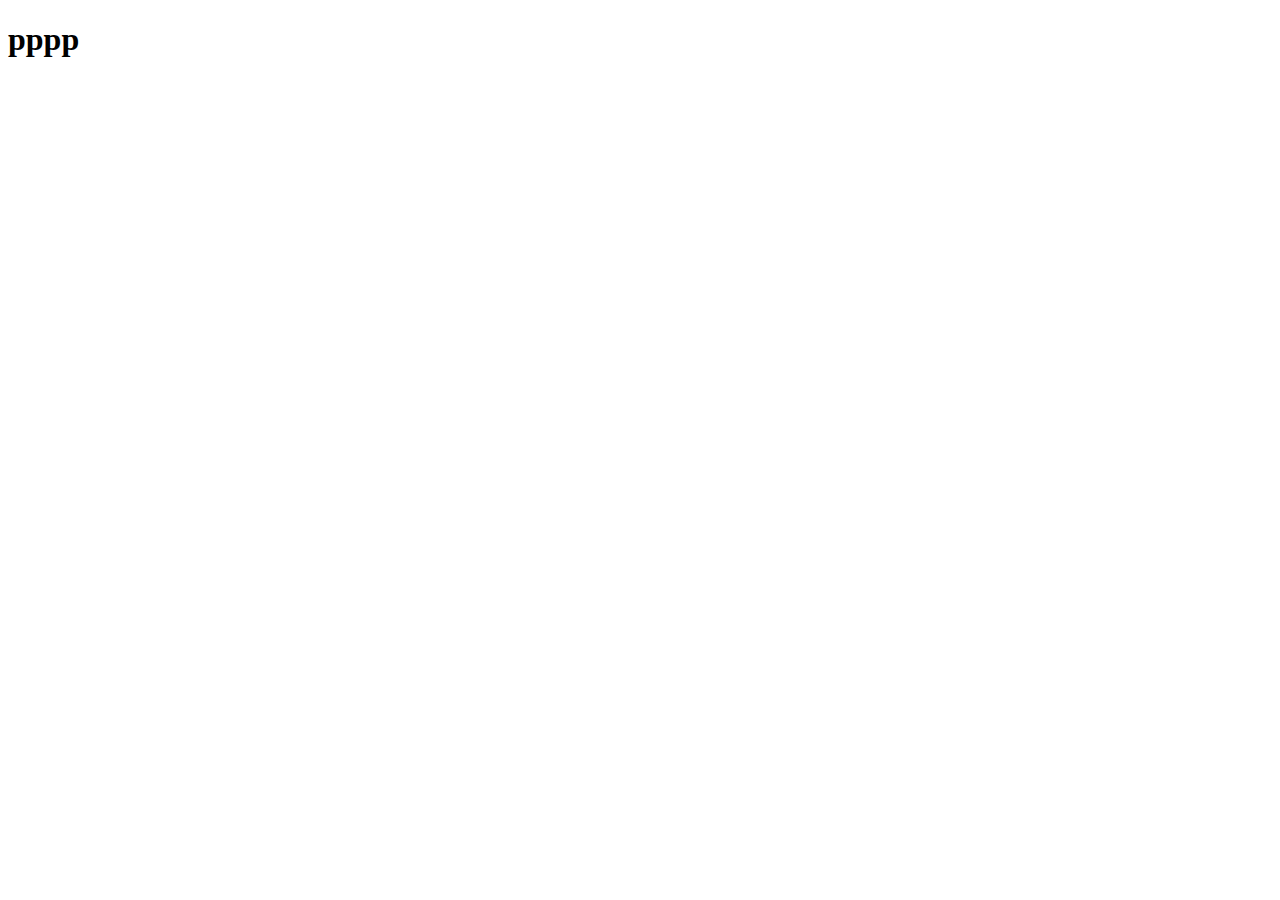
==== home/index.html @ dbfedb40 "login完成一半" ====
<!DOCTYPE html>
<html lang="en">

<head>
    <meta charset="UTF-8">
    <meta name="viewport" content="width=device-width, initial-scale=1.0">
    <title>Document</title>
</head>

<body>
    <h1>pppp</h1>
</body>

</html>
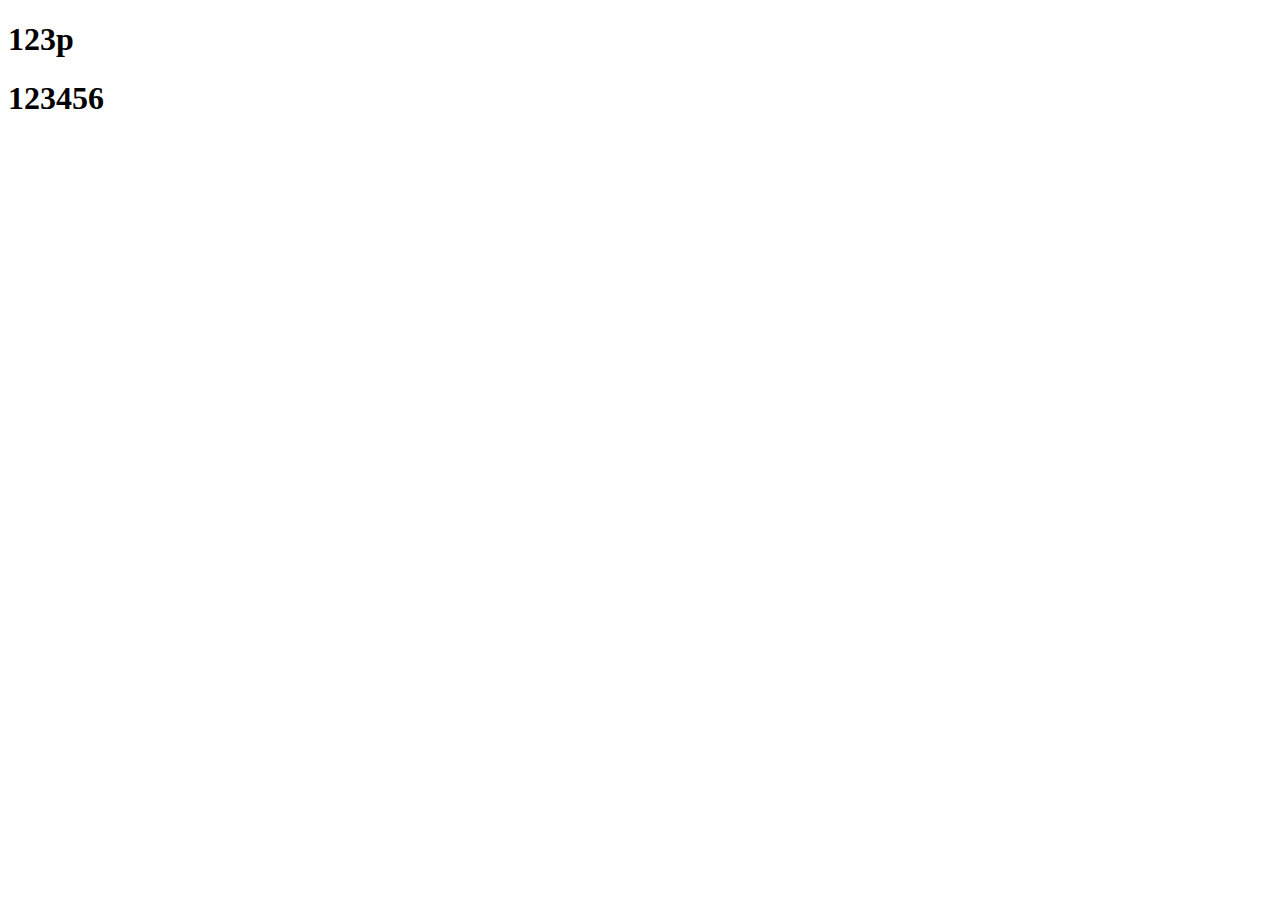
==== commit 294b94b2: "第一次login一半完成提交" ====
--- a/home/index.html
+++ b/home/index.html
@@ -8,7 +8,8 @@
 </head>
 
 <body>
-    <h1>pppp</h1>
+    <h1>123p</h1>
+    <h1>123456</h1>
 </body>
 
 </html>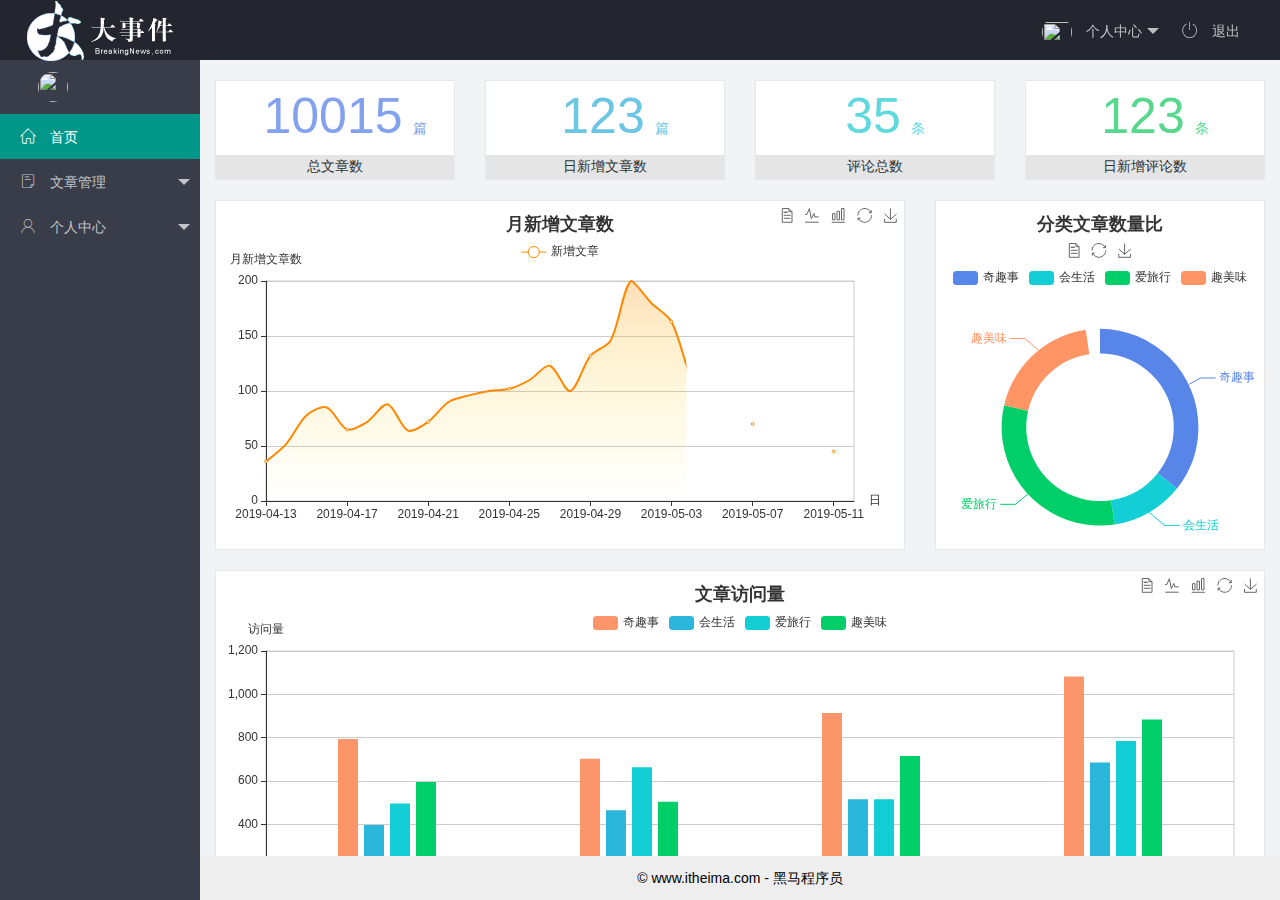
==== commit 226fc8c7: "第2天进度结束" ====
--- a/home/index.html
+++ b/home/index.html
@@ -5,11 +5,108 @@
     <meta charset="UTF-8">
     <meta name="viewport" content="width=device-width, initial-scale=1.0">
     <title>Document</title>
+    <link rel="stylesheet" href="/assets/lib/layui/css/layui.css">
+    <link rel="stylesheet" href="/assets/fonts/iconfont.css">
+    <link rel="stylesheet" href="/assets/css/index.css">
 </head>
 
 <body>
-    <h1>123p</h1>
-    <h1>123456</h1>
+
+    <body class="layui-layout-body">
+        <div class="layui-layout layui-layout-admin">
+            <div class="layui-header">
+                <div class="layui-logo">
+                    <img src="/assets/images/logo.png" alt="">
+                </div>
+                <!-- log区域（可配合layui已有的水平导航） -->
+
+
+                <ul class="layui-nav layui-layout-right">
+                    <li class="layui-nav-item">
+                        <a href="javascript:;">
+                            <span class="text-top">A</span>
+                            <img src="http://t.cn/RCzsdCq" class="layui-nav-img">
+                            个人中心
+                        </a>
+                        <dl class="layui-nav-child">
+                            <dd><a href="javascript:;">基本资料</a></dd>
+                            <dd><a href="javascript:;">更换头像</a></dd>
+                            <dd><a href="javascript:;">重置密码</a></dd>
+                        </dl>
+                    </li>
+                    <li class="layui-nav-item quit"><a href="">
+                            <span class="iconfont icon-tuichu"></span>
+                            退出
+                        </a></li>
+                </ul>
+            </div>
+
+            <!-- 头部右头像区域 -->
+
+            <div class="layui-side layui-bg-black">
+                <div class="layui-side-scroll">
+                    <!-- 左侧导航区域（可配合layui已有的垂直导航） -->
+                    <ul class="layui-nav layui-nav-tree " lay-filter="test" lay-shrink="all">
+                        <div class="head-portrait">
+                            <span class="text-top">A</span>
+                            <img src="http://t.cn/RCzsdCq" class="layui-nav-img">
+                            <span class="userinfo"></span>
+                        </div>
+                        <li class="layui-nav-item layui-this">
+                            <a href="/home/dashboard.html" target="layuiBody">
+                                <span class="iconfont icon-home"></span>
+                                首页
+                            </a>
+                        </li>
+                        <li class="layui-nav-item ">
+                            <a class="" href="javascript:;">
+                                <span class="iconfont icon-16"></span>
+                                文章管理
+                            </a>
+                            <dl class="layui-nav-child">
+                                <dd><a href="javascript:;">
+                                        <i class="layui-icon layui-icon-app"></i>文章类别</a></dd>
+                                <dd><a href="javascript:;">
+                                        <i class="layui-icon layui-icon-app"></i>文章列表</a></dd>
+                                <dd><a href="javascript:;">
+                                        <i class="layui-icon layui-icon-app"></i>发布文章</a></dd>
+                            </dl>
+                        </li>
+                        <li class="layui-nav-item">
+                            <a href="javascript:;">
+                                <span class="iconfont icon-user"></span>
+                                个人中心
+                            </a>
+                            <dl class="layui-nav-child">
+                                <dd><a href="javascript:;">
+                                        <i class="layui-icon layui-icon-app"></i>基本资料</a></dd>
+                                <dd><a href="javascript:;">
+                                        <i class="layui-icon layui-icon-app"></i>更换头像</a></dd>
+                                <dd><a href="javascript:;">
+                                        <i class="layui-icon layui-icon-app"></i>重置密码</a></dd>
+                            </dl>
+                        </li>
+
+
+                    </ul>
+                </div>
+            </div>
+
+            <div class="layui-body">
+                <!-- 内容主体区域 -->
+                <iframe src="/home/dashboard.html" frameborder="0" name="layuiBody" width="100%" height="100%"></iframe>
+            </div>
+
+            <div class="layui-footer footer-bottom">
+                <!-- 底部固定区域 -->
+                © www.itheima.com - 黑马程序员
+            </div>
+        </div>
+        <script src="/assets/lib/layui/layui.all.js"></script>
+        <script src="/assets/lib/jquery.js"></script>
+        <script src="/assets/js/public.js"></script>
+        <script src="/assets/js/index.js"></script>
+    </body>
 </body>
 
 </html>--- a/assets/lib/layui/css/layui.css
+++ b/assets/lib/layui/css/layui.css
@@ -0,0 +1,2 @@
+/** layui-v2.5.6 MIT License By https://www.layui.com */
+ .layui-inline,img{display:inline-block;vertical-align:middle}h1,h2,h3,h4,h5,h6{font-weight:400}.layui-edge,.layui-header,.layui-inline,.layui-main{position:relative}.layui-body,.layui-edge,.layui-elip{overflow:hidden}.layui-btn,.layui-edge,.layui-inline,img{vertical-align:middle}.layui-btn,.layui-disabled,.layui-icon,.layui-unselect{-moz-user-select:none;-webkit-user-select:none;-ms-user-select:none}.layui-elip,.layui-form-checkbox span,.layui-form-pane .layui-form-label{text-overflow:ellipsis;white-space:nowrap}.layui-breadcrumb,.layui-tree-btnGroup{visibility:hidden}blockquote,body,button,dd,div,dl,dt,form,h1,h2,h3,h4,h5,h6,input,li,ol,p,pre,td,textarea,th,ul{margin:0;padding:0;-webkit-tap-highlight-color:rgba(0,0,0,0)}a:active,a:hover{outline:0}img{border:none}li{list-style:none}table{border-collapse:collapse;border-spacing:0}h4,h5,h6{font-size:100%}button,input,optgroup,option,select,textarea{font-family:inherit;font-size:inherit;font-style:inherit;font-weight:inherit;outline:0}pre{white-space:pre-wrap;white-space:-moz-pre-wrap;white-space:-pre-wrap;white-space:-o-pre-wrap;word-wrap:break-word}body{line-height:24px;font:14px Helvetica Neue,Helvetica,PingFang SC,Tahoma,Arial,sans-serif}hr{height:1px;margin:10px 0;border:0;clear:both}a{color:#333;text-decoration:none}a:hover{color:#777}a cite{font-style:normal;*cursor:pointer}.layui-border-box,.layui-border-box *{box-sizing:border-box}.layui-box,.layui-box *{box-sizing:content-box}.layui-clear{clear:both;*zoom:1}.layui-clear:after{content:'\20';clear:both;*zoom:1;display:block;height:0}.layui-inline{*display:inline;*zoom:1}.layui-edge{display:inline-block;width:0;height:0;border-width:6px;border-style:dashed;border-color:transparent}.layui-edge-top{top:-4px;border-bottom-color:#999;border-bottom-style:solid}.layui-edge-right{border-left-color:#999;border-left-style:solid}.layui-edge-bottom{top:2px;border-top-color:#999;border-top-style:solid}.layui-edge-left{border-right-color:#999;border-right-style:solid}.layui-disabled,.layui-disabled:hover{color:#d2d2d2!important;cursor:not-allowed!important}.layui-circle{border-radius:100%}.layui-show{display:block!important}.layui-hide{display:none!important}@font-face{font-family:layui-icon;src:url(../font/iconfont.eot?v=256);src:url(../font/iconfont.eot?v=256#iefix) format('embedded-opentype'),url(../font/iconfont.woff2?v=256) format('woff2'),url(../font/iconfont.woff?v=256) format('woff'),url(../font/iconfont.ttf?v=256) format('truetype'),url(../font/iconfont.svg?v=256#layui-icon) format('svg')}.layui-icon{font-family:layui-icon!important;font-size:16px;font-style:normal;-webkit-font-smoothing:antialiased;-moz-osx-font-smoothing:grayscale}.layui-icon-reply-fill:before{content:"\e611"}.layui-icon-set-fill:before{content:"\e614"}.layui-icon-menu-fill:before{content:"\e60f"}.layui-icon-search:before{content:"\e615"}.layui-icon-share:before{content:"\e641"}.layui-icon-set-sm:before{content:"\e620"}.layui-icon-engine:before{content:"\e628"}.layui-icon-close:before{content:"\1006"}.layui-icon-close-fill:before{content:"\1007"}.layui-icon-chart-screen:before{content:"\e629"}.layui-icon-star:before{content:"\e600"}.layui-icon-circle-dot:before{content:"\e617"}.layui-icon-chat:before{content:"\e606"}.layui-icon-release:before{content:"\e609"}.layui-icon-list:before{content:"\e60a"}.layui-icon-chart:before{content:"\e62c"}.layui-icon-ok-circle:before{content:"\1005"}.layui-icon-layim-theme:before{content:"\e61b"}.layui-icon-table:before{content:"\e62d"}.layui-icon-right:before{content:"\e602"}.layui-icon-left:before{content:"\e603"}.layui-icon-cart-simple:before{content:"\e698"}.layui-icon-face-cry:before{content:"\e69c"}.layui-icon-face-smile:before{content:"\e6af"}.layui-icon-survey:before{content:"\e6b2"}.layui-icon-tree:before{content:"\e62e"}.layui-icon-ie:before{content:"\e7bb"}.layui-icon-upload-circle:before{content:"\e62f"}.layui-icon-add-circle:before{content:"\e61f"}.layui-icon-download-circle:before{content:"\e601"}.layui-icon-templeate-1:before{content:"\e630"}.layui-icon-util:before{content:"\e631"}.layui-icon-face-surprised:before{content:"\e664"}.layui-icon-edit:before{content:"\e642"}.layui-icon-speaker:before{content:"\e645"}.layui-icon-down:before{content:"\e61a"}.layui-icon-file:before{content:"\e621"}.layui-icon-layouts:before{content:"\e632"}.layui-icon-rate-half:before{content:"\e6c9"}.layui-icon-add-circle-fine:before{content:"\e608"}.layui-icon-prev-circle:before{content:"\e633"}.layui-icon-read:before{content:"\e705"}.layui-icon-404:before{content:"\e61c"}.layui-icon-carousel:before{content:"\e634"}.layui-icon-help:before{content:"\e607"}.layui-icon-code-circle:before{content:"\e635"}.layui-icon-windows:before{content:"\e67f"}.layui-icon-water:before{content:"\e636"}.layui-icon-username:before{content:"\e66f"}.layui-icon-find-fill:before{content:"\e670"}.layui-icon-about:before{content:"\e60b"}.layui-icon-location:before{content:"\e715"}.layui-icon-up:before{content:"\e619"}.layui-icon-pause:before{content:"\e651"}.layui-icon-date:before{content:"\e637"}.layui-icon-layim-uploadfile:before{content:"\e61d"}.layui-icon-delete:before{content:"\e640"}.layui-icon-play:before{content:"\e652"}.layui-icon-top:before{content:"\e604"}.layui-icon-firefox:before{content:"\e686"}.layui-icon-friends:before{content:"\e612"}.layui-icon-refresh-3:before{content:"\e9aa"}.layui-icon-ok:before{content:"\e605"}.layui-icon-layer:before{content:"\e638"}.layui-icon-face-smile-fine:before{content:"\e60c"}.layui-icon-dollar:before{content:"\e659"}.layui-icon-group:before{content:"\e613"}.layui-icon-layim-download:before{content:"\e61e"}.layui-icon-picture-fine:before{content:"\e60d"}.layui-icon-link:before{content:"\e64c"}.layui-icon-diamond:before{content:"\e735"}.layui-icon-log:before{content:"\e60e"}.layui-icon-key:before{content:"\e683"}.layui-icon-rate-solid:before{content:"\e67a"}.layui-icon-fonts-del:before{content:"\e64f"}.layui-icon-unlink:before{content:"\e64d"}.layui-icon-fonts-clear:before{content:"\e639"}.layui-icon-triangle-r:before{content:"\e623"}.layui-icon-circle:before{content:"\e63f"}.layui-icon-radio:before{content:"\e643"}.layui-icon-align-center:before{content:"\e647"}.layui-icon-align-right:before{content:"\e648"}.layui-icon-align-left:before{content:"\e649"}.layui-icon-loading-1:before{content:"\e63e"}.layui-icon-return:before{content:"\e65c"}.layui-icon-fonts-strong:before{content:"\e62b"}.layui-icon-upload:before{content:"\e67c"}.layui-icon-dialogue:before{content:"\e63a"}.layui-icon-video:before{content:"\e6ed"}.layui-icon-headset:before{content:"\e6fc"}.layui-icon-cellphone-fine:before{content:"\e63b"}.layui-icon-add-1:before{content:"\e654"}.layui-icon-face-smile-b:before{content:"\e650"}.layui-icon-fonts-html:before{content:"\e64b"}.layui-icon-screen-full:before{content:"\e622"}.layui-icon-form:before{content:"\e63c"}.layui-icon-cart:before{content:"\e657"}.layui-icon-camera-fill:before{content:"\e65d"}.layui-icon-tabs:before{content:"\e62a"}.layui-icon-heart-fill:before{content:"\e68f"}.layui-icon-fonts-code:before{content:"\e64e"}.layui-icon-ios:before{content:"\e680"}.layui-icon-at:before{content:"\e687"}.layui-icon-fire:before{content:"\e756"}.layui-icon-set:before{content:"\e716"}.layui-icon-fonts-u:before{content:"\e646"}.layui-icon-triangle-d:before{content:"\e625"}.layui-icon-tips:before{content:"\e702"}.layui-icon-picture:before{content:"\e64a"}.layui-icon-more-vertical:before{content:"\e671"}.layui-icon-bluetooth:before{content:"\e689"}.layui-icon-flag:before{content:"\e66c"}.layui-icon-loading:before{content:"\e63d"}.layui-icon-fonts-i:before{content:"\e644"}.layui-icon-refresh-1:before{content:"\e666"}.layui-icon-rmb:before{content:"\e65e"}.layui-icon-addition:before{content:"\e624"}.layui-icon-home:before{content:"\e68e"}.layui-icon-time:before{content:"\e68d"}.layui-icon-user:before{content:"\e770"}.layui-icon-notice:before{content:"\e667"}.layui-icon-chrome:before{content:"\e68a"}.layui-icon-edge:before{content:"\e68b"}.layui-icon-login-weibo:before{content:"\e675"}.layui-icon-voice:before{content:"\e688"}.layui-icon-upload-drag:before{content:"\e681"}.layui-icon-login-qq:before{content:"\e676"}.layui-icon-snowflake:before{content:"\e6b1"}.layui-icon-heart:before{content:"\e68c"}.layui-icon-logout:before{content:"\e682"}.layui-icon-file-b:before{content:"\e655"}.layui-icon-template:before{content:"\e663"}.layui-icon-transfer:before{content:"\e691"}.layui-icon-auz:before{content:"\e672"}.layui-icon-console:before{content:"\e665"}.layui-icon-app:before{content:"\e653"}.layui-icon-prev:before{content:"\e65a"}.layui-icon-website:before{content:"\e7ae"}.layui-icon-next:before{content:"\e65b"}.layui-icon-component:before{content:"\e857"}.layui-icon-android:before{content:"\e684"}.layui-icon-more:before{content:"\e65f"}.layui-icon-login-wechat:before{content:"\e677"}.layui-icon-shrink-right:before{content:"\e668"}.layui-icon-spread-left:before{content:"\e66b"}.layui-icon-camera:before{content:"\e660"}.layui-icon-note:before{content:"\e66e"}.layui-icon-refresh:before{content:"\e669"}.layui-icon-female:before{content:"\e661"}.layui-icon-male:before{content:"\e662"}.layui-icon-screen-restore:before{content:"\e758"}.layui-icon-password:before{content:"\e673"}.layui-icon-senior:before{content:"\e674"}.layui-icon-theme:before{content:"\e66a"}.layui-icon-tread:before{content:"\e6c5"}.layui-icon-praise:before{content:"\e6c6"}.layui-icon-star-fill:before{content:"\e658"}.layui-icon-rate:before{content:"\e67b"}.layui-icon-template-1:before{content:"\e656"}.layui-icon-vercode:before{content:"\e679"}.layui-icon-service:before{content:"\e626"}.layui-icon-cellphone:before{content:"\e678"}.layui-icon-print:before{content:"\e66d"}.layui-icon-cols:before{content:"\e610"}.layui-icon-wifi:before{content:"\e7e0"}.layui-icon-export:before{content:"\e67d"}.layui-icon-rss:before{content:"\e808"}.layui-icon-slider:before{content:"\e714"}.layui-icon-email:before{content:"\e618"}.layui-icon-subtraction:before{content:"\e67e"}.layui-icon-mike:before{content:"\e6dc"}.layui-icon-light:before{content:"\e748"}.layui-icon-gift:before{content:"\e627"}.layui-icon-mute:before{content:"\e685"}.layui-icon-reduce-circle:before{content:"\e616"}.layui-icon-music:before{content:"\e690"}.layui-main{width:1140px;margin:0 auto}.layui-header{z-index:1000;height:60px}.layui-header a:hover{transition:all .5s;-webkit-transition:all .5s}.layui-side{position:fixed;left:0;top:0;bottom:0;z-index:999;width:200px;overflow-x:hidden}.layui-side-scroll{position:relative;width:220px;height:100%;overflow-x:hidden}.layui-body{position:absolute;left:200px;right:0;top:0;bottom:0;z-index:998;width:auto;overflow-y:auto;box-sizing:border-box}.layui-layout-body{overflow:hidden}.layui-layout-admin .layui-header{background-color:#23262E}.layui-layout-admin .layui-side{top:60px;width:200px;overflow-x:hidden}.layui-layout-admin .layui-body{position:fixed;top:60px;bottom:44px}.layui-layout-admin .layui-main{width:auto;margin:0 15px}.layui-layout-admin .layui-footer{position:fixed;left:200px;right:0;bottom:0;height:44px;line-height:44px;padding:0 15px;background-color:#eee}.layui-layout-admin .layui-logo{position:absolute;left:0;top:0;width:200px;height:100%;line-height:60px;text-align:center;color:#009688;font-size:16px}.layui-layout-admin .layui-header .layui-nav{background:0 0}.layui-layout-left{position:absolute!important;left:200px;top:0}.layui-layout-right{position:absolute!important;right:0;top:0}.layui-container{position:relative;margin:0 auto;padding:0 15px;box-sizing:border-box}.layui-fluid{position:relative;margin:0 auto;padding:0 15px}.layui-row:after,.layui-row:before{content:'';display:block;clear:both}.layui-col-lg1,.layui-col-lg10,.layui-col-lg11,.layui-col-lg12,.layui-col-lg2,.layui-col-lg3,.layui-col-lg4,.layui-col-lg5,.layui-col-lg6,.layui-col-lg7,.layui-col-lg8,.layui-col-lg9,.layui-col-md1,.layui-col-md10,.layui-col-md11,.layui-col-md12,.layui-col-md2,.layui-col-md3,.layui-col-md4,.layui-col-md5,.layui-col-md6,.layui-col-md7,.layui-col-md8,.layui-col-md9,.layui-col-sm1,.layui-col-sm10,.layui-col-sm11,.layui-col-sm12,.layui-col-sm2,.layui-col-sm3,.layui-col-sm4,.layui-col-sm5,.layui-col-sm6,.layui-col-sm7,.layui-col-sm8,.layui-col-sm9,.layui-col-xs1,.layui-col-xs10,.layui-col-xs11,.layui-col-xs12,.layui-col-xs2,.layui-col-xs3,.layui-col-xs4,.layui-col-xs5,.layui-col-xs6,.layui-col-xs7,.layui-col-xs8,.layui-col-xs9{position:relative;display:block;box-sizing:border-box}.layui-col-xs1,.layui-col-xs10,.layui-col-xs11,.layui-col-xs12,.layui-col-xs2,.layui-col-xs3,.layui-col-xs4,.layui-col-xs5,.layui-col-xs6,.layui-col-xs7,.layui-col-xs8,.layui-col-xs9{float:left}.layui-col-xs1{width:8.33333333%}.layui-col-xs2{width:16.66666667%}.layui-col-xs3{width:25%}.layui-col-xs4{width:33.33333333%}.layui-col-xs5{width:41.66666667%}.layui-col-xs6{width:50%}.layui-col-xs7{width:58.33333333%}.layui-col-xs8{width:66.66666667%}.layui-col-xs9{width:75%}.layui-col-xs10{width:83.33333333%}.layui-col-xs11{width:91.66666667%}.layui-col-xs12{width:100%}.layui-col-xs-offset1{margin-left:8.33333333%}.layui-col-xs-offset2{margin-left:16.66666667%}.layui-col-xs-offset3{margin-left:25%}.layui-col-xs-offset4{margin-left:33.33333333%}.layui-col-xs-offset5{margin-left:41.66666667%}.layui-col-xs-offset6{margin-left:50%}.layui-col-xs-offset7{margin-left:58.33333333%}.layui-col-xs-offset8{margin-left:66.66666667%}.layui-col-xs-offset9{margin-left:75%}.layui-col-xs-offset10{margin-left:83.33333333%}.layui-col-xs-offset11{margin-left:91.66666667%}.layui-col-xs-offset12{margin-left:100%}@media screen and (max-width:768px){.layui-hide-xs{display:none!important}.layui-show-xs-block{display:block!important}.layui-show-xs-inline{display:inline!important}.layui-show-xs-inline-block{display:inline-block!important}}@media screen and (min-width:768px){.layui-container{width:750px}.layui-hide-sm{display:none!important}.layui-show-sm-block{display:block!important}.layui-show-sm-inline{display:inline!important}.layui-show-sm-inline-block{display:inline-block!important}.layui-col-sm1,.layui-col-sm10,.layui-col-sm11,.layui-col-sm12,.layui-col-sm2,.layui-col-sm3,.layui-col-sm4,.layui-col-sm5,.layui-col-sm6,.layui-col-sm7,.layui-col-sm8,.layui-col-sm9{float:left}.layui-col-sm1{width:8.33333333%}.layui-col-sm2{width:16.66666667%}.layui-col-sm3{width:25%}.layui-col-sm4{width:33.33333333%}.layui-col-sm5{width:41.66666667%}.layui-col-sm6{width:50%}.layui-col-sm7{width:58.33333333%}.layui-col-sm8{width:66.66666667%}.layui-col-sm9{width:75%}.layui-col-sm10{width:83.33333333%}.layui-col-sm11{width:91.66666667%}.layui-col-sm12{width:100%}.layui-col-sm-offset1{margin-left:8.33333333%}.layui-col-sm-offset2{margin-left:16.66666667%}.layui-col-sm-offset3{margin-left:25%}.layui-col-sm-offset4{margin-left:33.33333333%}.layui-col-sm-offset5{margin-left:41.66666667%}.layui-col-sm-offset6{margin-left:50%}.layui-col-sm-offset7{margin-left:58.33333333%}.layui-col-sm-offset8{margin-left:66.66666667%}.layui-col-sm-offset9{margin-left:75%}.layui-col-sm-offset10{margin-left:83.33333333%}.layui-col-sm-offset11{margin-left:91.66666667%}.layui-col-sm-offset12{margin-left:100%}}@media screen and (min-width:992px){.layui-container{width:970px}.layui-hide-md{display:none!important}.layui-show-md-block{display:block!important}.layui-show-md-inline{display:inline!important}.layui-show-md-inline-block{display:inline-block!important}.layui-col-md1,.layui-col-md10,.layui-col-md11,.layui-col-md12,.layui-col-md2,.layui-col-md3,.layui-col-md4,.layui-col-md5,.layui-col-md6,.layui-col-md7,.layui-col-md8,.layui-col-md9{float:left}.layui-col-md1{width:8.33333333%}.layui-col-md2{width:16.66666667%}.layui-col-md3{width:25%}.layui-col-md4{width:33.33333333%}.layui-col-md5{width:41.66666667%}.layui-col-md6{width:50%}.layui-col-md7{width:58.33333333%}.layui-col-md8{width:66.66666667%}.layui-col-md9{width:75%}.layui-col-md10{width:83.33333333%}.layui-col-md11{width:91.66666667%}.layui-col-md12{width:100%}.layui-col-md-offset1{margin-left:8.33333333%}.layui-col-md-offset2{margin-left:16.66666667%}.layui-col-md-offset3{margin-left:25%}.layui-col-md-offset4{margin-left:33.33333333%}.layui-col-md-offset5{margin-left:41.66666667%}.layui-col-md-offset6{margin-left:50%}.layui-col-md-offset7{margin-left:58.33333333%}.layui-col-md-offset8{margin-left:66.66666667%}.layui-col-md-offset9{margin-left:75%}.layui-col-md-offset10{margin-left:83.33333333%}.layui-col-md-offset11{margin-left:91.66666667%}.layui-col-md-offset12{margin-left:100%}}@media screen and (min-width:1200px){.layui-container{width:1170px}.layui-hide-lg{display:none!important}.layui-show-lg-block{display:block!important}.layui-show-lg-inline{display:inline!important}.layui-show-lg-inline-block{display:inline-block!important}.layui-col-lg1,.layui-col-lg10,.layui-col-lg11,.layui-col-lg12,.layui-col-lg2,.layui-col-lg3,.layui-col-lg4,.layui-col-lg5,.layui-col-lg6,.layui-col-lg7,.layui-col-lg8,.layui-col-lg9{float:left}.layui-col-lg1{width:8.33333333%}.layui-col-lg2{width:16.66666667%}.layui-col-lg3{width:25%}.layui-col-lg4{width:33.33333333%}.layui-col-lg5{width:41.66666667%}.layui-col-lg6{width:50%}.layui-col-lg7{width:58.33333333%}.layui-col-lg8{width:66.66666667%}.layui-col-lg9{width:75%}.layui-col-lg10{width:83.33333333%}.layui-col-lg11{width:91.66666667%}.layui-col-lg12{width:100%}.layui-col-lg-offset1{margin-left:8.33333333%}.layui-col-lg-offset2{margin-left:16.66666667%}.layui-col-lg-offset3{margin-left:25%}.layui-col-lg-offset4{margin-left:33.33333333%}.layui-col-lg-offset5{margin-left:41.66666667%}.layui-col-lg-offset6{margin-left:50%}.layui-col-lg-offset7{margin-left:58.33333333%}.layui-col-lg-offset8{margin-left:66.66666667%}.layui-col-lg-offset9{margin-left:75%}.layui-col-lg-offset10{margin-left:83.33333333%}.layui-col-lg-offset11{margin-left:91.66666667%}.layui-col-lg-offset12{margin-left:100%}}.layui-col-space1{margin:-.5px}.layui-col-space1>*{padding:.5px}.layui-col-space2{margin:-1px}.layui-col-space2>*{padding:1px}.layui-col-space4{margin:-2px}.layui-col-space4>*{padding:2px}.layui-col-space5{margin:-2.5px}.layui-col-space5>*{padding:2.5px}.layui-col-space6{margin:-3px}.layui-col-space6>*{padding:3px}.layui-col-space8{margin:-4px}.layui-col-space8>*{padding:4px}.layui-col-space10{margin:-5px}.layui-col-space10>*{padding:5px}.layui-col-space12{margin:-6px}.layui-col-space12>*{padding:6px}.layui-col-space14{margin:-7px}.layui-col-space14>*{padding:7px}.layui-col-space15{margin:-7.5px}.layui-col-space15>*{padding:7.5px}.layui-col-space16{margin:-8px}.layui-col-space16>*{padding:8px}.layui-col-space18{margin:-9px}.layui-col-space18>*{padding:9px}.layui-col-space20{margin:-10px}.layui-col-space20>*{padding:10px}.layui-col-space22{margin:-11px}.layui-col-space22>*{padding:11px}.layui-col-space24{margin:-12px}.layui-col-space24>*{padding:12px}.layui-col-space25{margin:-12.5px}.layui-col-space25>*{padding:12.5px}.layui-col-space26{margin:-13px}.layui-col-space26>*{padding:13px}.layui-col-space28{margin:-14px}.layui-col-space28>*{padding:14px}.layui-col-space30{margin:-15px}.layui-col-space30>*{padding:15px}.layui-btn,.layui-input,.layui-select,.layui-textarea,.layui-upload-button{outline:0;-webkit-appearance:none;transition:all .3s;-webkit-transition:all .3s;box-sizing:border-box}.layui-elem-quote{margin-bottom:10px;padding:15px;line-height:22px;border-left:5px solid #009688;border-radius:0 2px 2px 0;background-color:#f2f2f2}.layui-quote-nm{border-style:solid;border-width:1px 1px 1px 5px;background:0 0}.layui-elem-field{margin-bottom:10px;padding:0;border-width:1px;border-style:solid}.layui-elem-field legend{margin-left:20px;padding:0 10px;font-size:20px;font-weight:300}.layui-field-title{margin:10px 0 20px;border-width:1px 0 0}.layui-field-box{padding:10px 15px}.layui-field-title .layui-field-box{padding:10px 0}.layui-progress{position:relative;height:6px;border-radius:20px;background-color:#e2e2e2}.layui-progress-bar{position:absolute;left:0;top:0;width:0;max-width:100%;height:6px;border-radius:20px;text-align:right;background-color:#5FB878;transition:all .3s;-webkit-transition:all .3s}.layui-progress-big,.layui-progress-big .layui-progress-bar{height:18px;line-height:18px}.layui-progress-text{position:relative;top:-20px;line-height:18px;font-size:12px;color:#666}.layui-progress-big .layui-progress-text{position:static;padding:0 10px;color:#fff}.layui-collapse{border-width:1px;border-style:solid;border-radius:2px}.layui-colla-content,.layui-colla-item{border-top-width:1px;border-top-style:solid}.layui-colla-item:first-child{border-top:none}.layui-colla-title{position:relative;height:42px;line-height:42px;padding:0 15px 0 35px;color:#333;background-color:#f2f2f2;cursor:pointer;font-size:14px;overflow:hidden}.layui-colla-content{display:none;padding:10px 15px;line-height:22px;color:#666}.layui-colla-icon{position:absolute;left:15px;top:0;font-size:14px}.layui-card{margin-bottom:15px;border-radius:2px;background-color:#fff;box-shadow:0 1px 2px 0 rgba(0,0,0,.05)}.layui-card:last-child{margin-bottom:0}.layui-card-header{position:relative;height:42px;line-height:42px;padding:0 15px;border-bottom:1px solid #f6f6f6;color:#333;border-radius:2px 2px 0 0;font-size:14px}.layui-bg-black,.layui-bg-blue,.layui-bg-cyan,.layui-bg-green,.layui-bg-orange,.layui-bg-red{color:#fff!important}.layui-card-body{position:relative;padding:10px 15px;line-height:24px}.layui-card-body[pad15]{padding:15px}.layui-card-body[pad20]{padding:20px}.layui-card-body .layui-table{margin:5px 0}.layui-card .layui-tab{margin:0}.layui-panel-window{position:relative;padding:15px;border-radius:0;border-top:5px solid #E6E6E6;background-color:#fff}.layui-auxiliar-moving{position:fixed;left:0;right:0;top:0;bottom:0;width:100%;height:100%;background:0 0;z-index:9999999999}.layui-form-label,.layui-form-mid,.layui-form-select,.layui-input-block,.layui-input-inline,.layui-textarea{position:relative}.layui-bg-red{background-color:#FF5722!important}.layui-bg-orange{background-color:#FFB800!important}.layui-bg-green{background-color:#009688!important}.layui-bg-cyan{background-color:#2F4056!important}.layui-bg-blue{background-color:#1E9FFF!important}.layui-bg-black{background-color:#393D49!important}.layui-bg-gray{background-color:#eee!important;color:#666!important}.layui-badge-rim,.layui-colla-content,.layui-colla-item,.layui-collapse,.layui-elem-field,.layui-form-pane .layui-form-item[pane],.layui-form-pane .layui-form-label,.layui-input,.layui-layedit,.layui-layedit-tool,.layui-quote-nm,.layui-select,.layui-tab-bar,.layui-tab-card,.layui-tab-title,.layui-tab-title .layui-this:after,.layui-textarea{border-color:#e6e6e6}.layui-timeline-item:before,hr{background-color:#e6e6e6}.layui-text{line-height:22px;font-size:14px;color:#666}.layui-text h1,.layui-text h2,.layui-text h3{font-weight:500;color:#333}.layui-text h1{font-size:30px}.layui-text h2{font-size:24px}.layui-text h3{font-size:18px}.layui-text a:not(.layui-btn){color:#01AAED}.layui-text a:not(.layui-btn):hover{text-decoration:underline}.layui-text ul{padding:5px 0 5px 15px}.layui-text ul li{margin-top:5px;list-style-type:disc}.layui-text em,.layui-word-aux{color:#999!important;padding:0 5px!important}.layui-btn{display:inline-block;height:38px;line-height:38px;padding:0 18px;background-color:#009688;color:#fff;white-space:nowrap;text-align:center;font-size:14px;border:none;border-radius:2px;cursor:pointer}.layui-btn:hover{opacity:.8;filter:alpha(opacity=80);color:#fff}.layui-btn:active{opacity:1;filter:alpha(opacity=100)}.layui-btn+.layui-btn{margin-left:10px}.layui-btn-container{font-size:0}.layui-btn-container .layui-btn{margin-right:10px;margin-bottom:10px}.layui-btn-container .layui-btn+.layui-btn{margin-left:0}.layui-table .layui-btn-container .layui-btn{margin-bottom:9px}.layui-btn-radius{border-radius:100px}.layui-btn .layui-icon{margin-right:3px;font-size:18px;vertical-align:bottom;vertical-align:middle\9}.layui-btn-primary{border:1px solid #C9C9C9;background-color:#fff;color:#555}.layui-btn-primary:hover{border-color:#009688;color:#333}.layui-btn-normal{background-color:#1E9FFF}.layui-btn-warm{background-color:#FFB800}.layui-btn-danger{background-color:#FF5722}.layui-btn-checked{background-color:#5FB878}.layui-btn-disabled,.layui-btn-disabled:active,.layui-btn-disabled:hover{border:1px solid #e6e6e6;background-color:#FBFBFB;color:#C9C9C9;cursor:not-allowed;opacity:1}.layui-btn-lg{height:44px;line-height:44px;padding:0 25px;font-size:16px}.layui-btn-sm{height:30px;line-height:30px;padding:0 10px;font-size:12px}.layui-btn-sm i{font-size:16px!important}.layui-btn-xs{height:22px;line-height:22px;padding:0 5px;font-size:12px}.layui-btn-xs i{font-size:14px!important}.layui-btn-group{display:inline-block;vertical-align:middle;font-size:0}.layui-btn-group .layui-btn{margin-left:0!important;margin-right:0!important;border-left:1px solid rgba(255,255,255,.5);border-radius:0}.layui-btn-group .layui-btn-primary{border-left:none}.layui-btn-group .layui-btn-primary:hover{border-color:#C9C9C9;color:#009688}.layui-btn-group .layui-btn:first-child{border-left:none;border-radius:2px 0 0 2px}.layui-btn-group .layui-btn-primary:first-child{border-left:1px solid #c9c9c9}.layui-btn-group .layui-btn:last-child{border-radius:0 2px 2px 0}.layui-btn-group .layui-btn+.layui-btn{margin-left:0}.layui-btn-group+.layui-btn-group{margin-left:10px}.layui-btn-fluid{width:100%}.layui-input,.layui-select,.layui-textarea{height:38px;line-height:1.3;line-height:38px\9;border-width:1px;border-style:solid;background-color:#fff;border-radius:2px}.layui-input::-webkit-input-placeholder,.layui-select::-webkit-input-placeholder,.layui-textarea::-webkit-input-placeholder{line-height:1.3}.layui-input,.layui-textarea{display:block;width:100%;padding-left:10px}.layui-input:hover,.layui-textarea:hover{border-color:#D2D2D2!important}.layui-input:focus,.layui-textarea:focus{border-color:#C9C9C9!important}.layui-textarea{min-height:100px;height:auto;line-height:20px;padding:6px 10px;resize:vertical}.layui-select{padding:0 10px}.layui-form input[type=checkbox],.layui-form input[type=radio],.layui-form select{display:none}.layui-form [lay-ignore]{display:initial}.layui-form-item{margin-bottom:15px;clear:both;*zoom:1}.layui-form-item:after{content:'\20';clear:both;*zoom:1;display:block;height:0}.layui-form-label{float:left;display:block;padding:9px 15px;width:80px;font-weight:400;line-height:20px;text-align:right}.layui-form-label-col{display:block;float:none;padding:9px 0;line-height:20px;text-align:left}.layui-form-item .layui-inline{margin-bottom:5px;margin-right:10px}.layui-input-block{margin-left:110px;min-height:36px}.layui-input-inline{display:inline-block;vertical-align:middle}.layui-form-item .layui-input-inline{float:left;width:190px;margin-right:10px}.layui-form-text .layui-input-inline{width:auto}.layui-form-mid{float:left;display:block;padding:9px 0!important;line-height:20px;margin-right:10px}.layui-form-danger+.layui-form-select .layui-input,.layui-form-danger:focus{border-color:#FF5722!important}.layui-form-select .layui-input{padding-right:30px;cursor:pointer}.layui-form-select .layui-edge{position:absolute;right:10px;top:50%;margin-top:-3px;cursor:pointer;border-width:6px;border-top-color:#c2c2c2;border-top-style:solid;transition:all .3s;-webkit-transition:all .3s}.layui-form-select dl{display:none;position:absolute;left:0;top:42px;padding:5px 0;z-index:899;min-width:100%;border:1px solid #d2d2d2;max-height:300px;overflow-y:auto;background-color:#fff;border-radius:2px;box-shadow:0 2px 4px rgba(0,0,0,.12);box-sizing:border-box}.layui-form-select dl dd,.layui-form-select dl dt{padding:0 10px;line-height:36px;white-space:nowrap;overflow:hidden;text-overflow:ellipsis}.layui-form-select dl dt{font-size:12px;color:#999}.layui-form-select dl dd{cursor:pointer}.layui-form-select dl dd:hover{background-color:#f2f2f2;-webkit-transition:.5s all;transition:.5s all}.layui-form-select .layui-select-group dd{padding-left:20px}.layui-form-select dl dd.layui-select-tips{padding-left:10px!important;color:#999}.layui-form-select dl dd.layui-this{background-color:#5FB878;color:#fff}.layui-form-checkbox,.layui-form-select dl dd.layui-disabled{background-color:#fff}.layui-form-selected dl{display:block}.layui-form-checkbox,.layui-form-checkbox *,.layui-form-switch{display:inline-block;vertical-align:middle}.layui-form-selected .layui-edge{margin-top:-9px;-webkit-transform:rotate(180deg);transform:rotate(180deg);margin-top:-3px\9}:root .layui-form-selected .layui-edge{margin-top:-9px\0/IE9}.layui-form-selectup dl{top:auto;bottom:42px}.layui-select-none{margin:5px 0;text-align:center;color:#999}.layui-select-disabled .layui-disabled{border-color:#eee!important}.layui-select-disabled .layui-edge{border-top-color:#d2d2d2}.layui-form-checkbox{position:relative;height:30px;line-height:30px;margin-right:10px;padding-right:30px;cursor:pointer;font-size:0;-webkit-transition:.1s linear;transition:.1s linear;box-sizing:border-box}.layui-form-checkbox span{padding:0 10px;height:100%;font-size:14px;border-radius:2px 0 0 2px;background-color:#d2d2d2;color:#fff;overflow:hidden}.layui-form-checkbox:hover span{background-color:#c2c2c2}.layui-form-checkbox i{position:absolute;right:0;top:0;width:30px;height:28px;border:1px solid #d2d2d2;border-left:none;border-radius:0 2px 2px 0;color:#fff;font-size:20px;text-align:center}.layui-form-checkbox:hover i{border-color:#c2c2c2;color:#c2c2c2}.layui-form-checked,.layui-form-checked:hover{border-color:#5FB878}.layui-form-checked span,.layui-form-checked:hover span{background-color:#5FB878}.layui-form-checked i,.layui-form-checked:hover i{color:#5FB878}.layui-form-item .layui-form-checkbox{margin-top:4px}.layui-form-checkbox[lay-skin=primary]{height:auto!important;line-height:normal!important;min-width:18px;min-height:18px;border:none!important;margin-right:0;padding-left:28px;padding-right:0;background:0 0}.layui-form-checkbox[lay-skin=primary] span{padding-left:0;padding-right:15px;line-height:18px;background:0 0;color:#666}.layui-form-checkbox[lay-skin=primary] i{right:auto;left:0;width:16px;height:16px;line-height:16px;border:1px solid #d2d2d2;font-size:12px;border-radius:2px;background-color:#fff;-webkit-transition:.1s linear;transition:.1s linear}.layui-form-checkbox[lay-skin=primary]:hover i{border-color:#5FB878;color:#fff}.layui-form-checked[lay-skin=primary] i{border-color:#5FB878!important;background-color:#5FB878;color:#fff}.layui-checkbox-disbaled[lay-skin=primary] span{background:0 0!important;color:#c2c2c2}.layui-checkbox-disbaled[lay-skin=primary]:hover i{border-color:#d2d2d2}.layui-form-item .layui-form-checkbox[lay-skin=primary]{margin-top:10px}.layui-form-switch{position:relative;height:22px;line-height:22px;min-width:35px;padding:0 5px;margin-top:8px;border:1px solid #d2d2d2;border-radius:20px;cursor:pointer;background-color:#fff;-webkit-transition:.1s linear;transition:.1s linear}.layui-form-switch i{position:absolute;left:5px;top:3px;width:16px;height:16px;border-radius:20px;background-color:#d2d2d2;-webkit-transition:.1s linear;transition:.1s linear}.layui-form-switch em{position:relative;top:0;width:25px;margin-left:21px;padding:0!important;text-align:center!important;color:#999!important;font-style:normal!important;font-size:12px}.layui-form-onswitch{border-color:#5FB878;background-color:#5FB878}.layui-checkbox-disbaled,.layui-checkbox-disbaled i{border-color:#e2e2e2!important}.layui-form-onswitch i{left:100%;margin-left:-21px;background-color:#fff}.layui-form-onswitch em{margin-left:5px;margin-right:21px;color:#fff!important}.layui-checkbox-disbaled span{background-color:#e2e2e2!important}.layui-checkbox-disbaled:hover i{color:#fff!important}[lay-radio]{display:none}.layui-form-radio,.layui-form-radio *{display:inline-block;vertical-align:middle}.layui-form-radio{line-height:28px;margin:6px 10px 0 0;padding-right:10px;cursor:pointer;font-size:0}.layui-form-radio *{font-size:14px}.layui-form-radio>i{margin-right:8px;font-size:22px;color:#c2c2c2}.layui-form-radio>i:hover,.layui-form-radioed>i{color:#5FB878}.layui-radio-disbaled>i{color:#e2e2e2!important}.layui-form-pane .layui-form-label{width:110px;padding:8px 15px;height:38px;line-height:20px;border-width:1px;border-style:solid;border-radius:2px 0 0 2px;text-align:center;background-color:#FBFBFB;overflow:hidden;box-sizing:border-box}.layui-form-pane .layui-input-inline{margin-left:-1px}.layui-form-pane .layui-input-block{margin-left:110px;left:-1px}.layui-form-pane .layui-input{border-radius:0 2px 2px 0}.layui-form-pane .layui-form-text .layui-form-label{float:none;width:100%;border-radius:2px;box-sizing:border-box;text-align:left}.layui-form-pane .layui-form-text .layui-input-inline{display:block;margin:0;top:-1px;clear:both}.layui-form-pane .layui-form-text .layui-input-block{margin:0;left:0;top:-1px}.layui-form-pane .layui-form-text .layui-textarea{min-height:100px;border-radius:0 0 2px 2px}.layui-form-pane .layui-form-checkbox{margin:4px 0 4px 10px}.layui-form-pane .layui-form-radio,.layui-form-pane .layui-form-switch{margin-top:6px;margin-left:10px}.layui-form-pane .layui-form-item[pane]{position:relative;border-width:1px;border-style:solid}.layui-form-pane .layui-form-item[pane] .layui-form-label{position:absolute;left:0;top:0;height:100%;border-width:0 1px 0 0}.layui-form-pane .layui-form-item[pane] .layui-input-inline{margin-left:110px}@media screen and (max-width:450px){.layui-form-item .layui-form-label{text-overflow:ellipsis;overflow:hidden;white-space:nowrap}.layui-form-item .layui-inline{display:block;margin-right:0;margin-bottom:20px;clear:both}.layui-form-item .layui-inline:after{content:'\20';clear:both;display:block;height:0}.layui-form-item .layui-input-inline{display:block;float:none;left:-3px;width:auto;margin:0 0 10px 112px}.layui-form-item .layui-input-inline+.layui-form-mid{margin-left:110px;top:-5px;padding:0}.layui-form-item .layui-form-checkbox{margin-right:5px;margin-bottom:5px}}.layui-layedit{border-width:1px;border-style:solid;border-radius:2px}.layui-layedit-tool{padding:3px 5px;border-bottom-width:1px;border-bottom-style:solid;font-size:0}.layedit-tool-fixed{position:fixed;top:0;border-top:1px solid #e2e2e2}.layui-layedit-tool .layedit-tool-mid,.layui-layedit-tool .layui-icon{display:inline-block;vertical-align:middle;text-align:center;font-size:14px}.layui-layedit-tool .layui-icon{position:relative;width:32px;height:30px;line-height:30px;margin:3px 5px;color:#777;cursor:pointer;border-radius:2px}.layui-layedit-tool .layui-icon:hover{color:#393D49}.layui-layedit-tool .layui-icon:active{color:#000}.layui-layedit-tool .layedit-tool-active{background-color:#e2e2e2;color:#000}.layui-layedit-tool .layui-disabled,.layui-layedit-tool .layui-disabled:hover{color:#d2d2d2;cursor:not-allowed}.layui-layedit-tool .layedit-tool-mid{width:1px;height:18px;margin:0 10px;background-color:#d2d2d2}.layedit-tool-html{width:50px!important;font-size:30px!important}.layedit-tool-b,.layedit-tool-code,.layedit-tool-help{font-size:16px!important}.layedit-tool-d,.layedit-tool-face,.layedit-tool-image,.layedit-tool-unlink{font-size:18px!important}.layedit-tool-image input{position:absolute;font-size:0;left:0;top:0;width:100%;height:100%;opacity:.01;filter:Alpha(opacity=1);cursor:pointer}.layui-layedit-iframe iframe{display:block;width:100%}#LAY_layedit_code{overflow:hidden}.layui-laypage{display:inline-block;*display:inline;*zoom:1;vertical-align:middle;margin:10px 0;font-size:0}.layui-laypage>a:first-child,.layui-laypage>a:first-child em{border-radius:2px 0 0 2px}.layui-laypage>a:last-child,.layui-laypage>a:last-child em{border-radius:0 2px 2px 0}.layui-laypage>:first-child{margin-left:0!important}.layui-laypage>:last-child{margin-right:0!important}.layui-laypage a,.layui-laypage button,.layui-laypage input,.layui-laypage select,.layui-laypage span{border:1px solid #e2e2e2}.layui-laypage a,.layui-laypage span{display:inline-block;*display:inline;*zoom:1;vertical-align:middle;padding:0 15px;height:28px;line-height:28px;margin:0 -1px 5px 0;background-color:#fff;color:#333;font-size:12px}.layui-flow-more a *,.layui-laypage input,.layui-table-view select[lay-ignore]{display:inline-block}.layui-laypage a:hover{color:#009688}.layui-laypage em{font-style:normal}.layui-laypage .layui-laypage-spr{color:#999;font-weight:700}.layui-laypage a{text-decoration:none}.layui-laypage .layui-laypage-curr{position:relative}.layui-laypage .layui-laypage-curr em{position:relative;color:#fff}.layui-laypage .layui-laypage-curr .layui-laypage-em{position:absolute;left:-1px;top:-1px;padding:1px;width:100%;height:100%;background-color:#009688}.layui-laypage-em{border-radius:2px}.layui-laypage-next em,.layui-laypage-prev em{font-family:Sim sun;font-size:16px}.layui-laypage .layui-laypage-count,.layui-laypage .layui-laypage-limits,.layui-laypage .layui-laypage-refresh,.layui-laypage .layui-laypage-skip{margin-left:10px;margin-right:10px;padding:0;border:none}.layui-laypage .layui-laypage-limits,.layui-laypage .layui-laypage-refresh{vertical-align:top}.layui-laypage .layui-laypage-refresh i{font-size:18px;cursor:pointer}.layui-laypage select{height:22px;padding:3px;border-radius:2px;cursor:pointer}.layui-laypage .layui-laypage-skip{height:30px;line-height:30px;color:#999}.layui-laypage button,.layui-laypage input{height:30px;line-height:30px;border-radius:2px;vertical-align:top;background-color:#fff;box-sizing:border-box}.layui-laypage input{width:40px;margin:0 10px;padding:0 3px;text-align:center}.layui-laypage input:focus,.layui-laypage select:focus{border-color:#009688!important}.layui-laypage button{margin-left:10px;padding:0 10px;cursor:pointer}.layui-table,.layui-table-view{margin:10px 0}.layui-flow-more{margin:10px 0;text-align:center;color:#999;font-size:14px}.layui-flow-more a{height:32px;line-height:32px}.layui-flow-more a *{vertical-align:top}.layui-flow-more a cite{padding:0 20px;border-radius:3px;background-color:#eee;color:#333;font-style:normal}.layui-flow-more a cite:hover{opacity:.8}.layui-flow-more a i{font-size:30px;color:#737383}.layui-table{width:100%;background-color:#fff;color:#666}.layui-table tr{transition:all .3s;-webkit-transition:all .3s}.layui-table th{text-align:left;font-weight:400}.layui-table tbody tr:hover,.layui-table thead tr,.layui-table-click,.layui-table-header,.layui-table-hover,.layui-table-mend,.layui-table-patch,.layui-table-tool,.layui-table-total,.layui-table-total tr,.layui-table[lay-even] tr:nth-child(even){background-color:#f2f2f2}.layui-table td,.layui-table th,.layui-table-col-set,.layui-table-fixed-r,.layui-table-grid-down,.layui-table-header,.layui-table-page,.layui-table-tips-main,.layui-table-tool,.layui-table-total,.layui-table-view,.layui-table[lay-skin=line],.layui-table[lay-skin=row]{border-width:1px;border-style:solid;border-color:#e6e6e6}.layui-table td,.layui-table th{position:relative;padding:9px 15px;min-height:20px;line-height:20px;font-size:14px}.layui-table[lay-skin=line] td,.layui-table[lay-skin=line] th{border-width:0 0 1px}.layui-table[lay-skin=row] td,.layui-table[lay-skin=row] th{border-width:0 1px 0 0}.layui-table[lay-skin=nob] td,.layui-table[lay-skin=nob] th{border:none}.layui-table img{max-width:100px}.layui-table[lay-size=lg] td,.layui-table[lay-size=lg] th{padding:15px 30px}.layui-table-view .layui-table[lay-size=lg] .layui-table-cell{height:40px;line-height:40px}.layui-table[lay-size=sm] td,.layui-table[lay-size=sm] th{font-size:12px;padding:5px 10px}.layui-table-view .layui-table[lay-size=sm] .layui-table-cell{height:20px;line-height:20px}.layui-table[lay-data]{display:none}.layui-table-box{position:relative;overflow:hidden}.layui-table-view .layui-table{position:relative;width:auto;margin:0}.layui-table-view .layui-table[lay-skin=line]{border-width:0 1px 0 0}.layui-table-view .layui-table[lay-skin=row]{border-width:0 0 1px}.layui-table-view .layui-table td,.layui-table-view .layui-table th{padding:5px 0;border-top:none;border-left:none}.layui-table-view .layui-table th.layui-unselect .layui-table-cell span{cursor:pointer}.layui-table-view .layui-table td{cursor:default}.layui-table-view .layui-table td[data-edit=text]{cursor:text}.layui-table-view .layui-form-checkbox[lay-skin=primary] i{width:18px;height:18px}.layui-table-view .layui-form-radio{line-height:0;padding:0}.layui-table-view .layui-form-radio>i{margin:0;font-size:20px}.layui-table-init{position:absolute;left:0;top:0;width:100%;height:100%;text-align:center;z-index:110}.layui-table-init .layui-icon{position:absolute;left:50%;top:50%;margin:-15px 0 0 -15px;font-size:30px;color:#c2c2c2}.layui-table-header{border-width:0 0 1px;overflow:hidden}.layui-table-header .layui-table{margin-bottom:-1px}.layui-table-tool .layui-inline[lay-event]{position:relative;width:26px;height:26px;padding:5px;line-height:16px;margin-right:10px;text-align:center;color:#333;border:1px solid #ccc;cursor:pointer;-webkit-transition:.5s all;transition:.5s all}.layui-table-tool .layui-inline[lay-event]:hover{border:1px solid #999}.layui-table-tool-temp{padding-right:120px}.layui-table-tool-self{position:absolute;right:17px;top:10px}.layui-table-tool .layui-table-tool-self .layui-inline[lay-event]{margin:0 0 0 10px}.layui-table-tool-panel{position:absolute;top:29px;left:-1px;padding:5px 0;min-width:150px;min-height:40px;border:1px solid #d2d2d2;text-align:left;overflow-y:auto;background-color:#fff;box-shadow:0 2px 4px rgba(0,0,0,.12)}.layui-table-cell,.layui-table-tool-panel li{overflow:hidden;text-overflow:ellipsis;white-space:nowrap}.layui-table-tool-panel li{padding:0 10px;line-height:30px;-webkit-transition:.5s all;transition:.5s all}.layui-table-tool-panel li .layui-form-checkbox[lay-skin=primary]{width:100%;padding-left:28px}.layui-table-tool-panel li:hover{background-color:#f2f2f2}.layui-table-tool-panel li .layui-form-checkbox[lay-skin=primary] i{position:absolute;left:0;top:0}.layui-table-tool-panel li .layui-form-checkbox[lay-skin=primary] span{padding:0}.layui-table-tool .layui-table-tool-self .layui-table-tool-panel{left:auto;right:-1px}.layui-table-col-set{position:absolute;right:0;top:0;width:20px;height:100%;border-width:0 0 0 1px;background-color:#fff}.layui-table-sort{width:10px;height:20px;margin-left:5px;cursor:pointer!important}.layui-table-sort .layui-edge{position:absolute;left:5px;border-width:5px}.layui-table-sort .layui-table-sort-asc{top:3px;border-top:none;border-bottom-style:solid;border-bottom-color:#b2b2b2}.layui-table-sort .layui-table-sort-asc:hover{border-bottom-color:#666}.layui-table-sort .layui-table-sort-desc{bottom:5px;border-bottom:none;border-top-style:solid;border-top-color:#b2b2b2}.layui-table-sort .layui-table-sort-desc:hover{border-top-color:#666}.layui-table-sort[lay-sort=asc] .layui-table-sort-asc{border-bottom-color:#000}.layui-table-sort[lay-sort=desc] .layui-table-sort-desc{border-top-color:#000}.layui-table-cell{height:28px;line-height:28px;padding:0 15px;position:relative;box-sizing:border-box}.layui-table-cell .layui-form-checkbox[lay-skin=primary]{top:-1px;padding:0}.layui-table-cell .layui-table-link{color:#01AAED}.laytable-cell-checkbox,.laytable-cell-numbers,.laytable-cell-radio,.laytable-cell-space{padding:0;text-align:center}.layui-table-body{position:relative;overflow:auto;margin-right:-1px;margin-bottom:-1px}.layui-table-body .layui-none{line-height:26px;padding:15px;text-align:center;color:#999}.layui-table-fixed{position:absolute;left:0;top:0;z-index:101}.layui-table-fixed .layui-table-body{overflow:hidden}.layui-table-fixed-l{box-shadow:0 -1px 8px rgba(0,0,0,.08)}.layui-table-fixed-r{left:auto;right:-1px;border-width:0 0 0 1px;box-shadow:-1px 0 8px rgba(0,0,0,.08)}.layui-table-fixed-r .layui-table-header{position:relative;overflow:visible}.layui-table-mend{position:absolute;right:-49px;top:0;height:100%;width:50px}.layui-table-tool{position:relative;z-index:890;width:100%;min-height:50px;line-height:30px;padding:10px 15px;border-width:0 0 1px}.layui-table-tool .layui-btn-container{margin-bottom:-10px}.layui-table-page,.layui-table-total{border-width:1px 0 0;margin-bottom:-1px;overflow:hidden}.layui-table-page{position:relative;width:100%;padding:7px 7px 0;height:41px;font-size:12px;white-space:nowrap}.layui-table-page>div{height:26px}.layui-table-page .layui-laypage{margin:0}.layui-table-page .layui-laypage a,.layui-table-page .layui-laypage span{height:26px;line-height:26px;margin-bottom:10px;border:none;background:0 0}.layui-table-page .layui-laypage a,.layui-table-page .layui-laypage span.layui-laypage-curr{padding:0 12px}.layui-table-page .layui-laypage span{margin-left:0;padding:0}.layui-table-page .layui-laypage .layui-laypage-prev{margin-left:-7px!important}.layui-table-page .layui-laypage .layui-laypage-curr .layui-laypage-em{left:0;top:0;padding:0}.layui-table-page .layui-laypage button,.layui-table-page .layui-laypage input{height:26px;line-height:26px}.layui-table-page .layui-laypage input{width:40px}.layui-table-page .layui-laypage button{padding:0 10px}.layui-table-page select{height:18px}.layui-table-patch .layui-table-cell{padding:0;width:30px}.layui-table-edit{position:absolute;left:0;top:0;width:100%;height:100%;padding:0 14px 1px;border-radius:0;box-shadow:1px 1px 20px rgba(0,0,0,.15)}.layui-table-edit:focus{border-color:#5FB878!important}select.layui-table-edit{padding:0 0 0 10px;border-color:#C9C9C9}.layui-table-view .layui-form-checkbox,.layui-table-view .layui-form-radio,.layui-table-view .layui-form-switch{top:0;margin:0;box-sizing:content-box}.layui-table-view .layui-form-checkbox{top:-1px;height:26px;line-height:26px}.layui-table-view .layui-form-checkbox i{height:26px}.layui-table-grid .layui-table-cell{overflow:visible}.layui-table-grid-down{position:absolute;top:0;right:0;width:26px;height:100%;padding:5px 0;border-width:0 0 0 1px;text-align:center;background-color:#fff;color:#999;cursor:pointer}.layui-table-grid-down .layui-icon{position:absolute;top:50%;left:50%;margin:-8px 0 0 -8px}.layui-table-grid-down:hover{background-color:#fbfbfb}body .layui-table-tips .layui-layer-content{background:0 0;padding:0;box-shadow:0 1px 6px rgba(0,0,0,.12)}.layui-table-tips-main{margin:-44px 0 0 -1px;max-height:150px;padding:8px 15px;font-size:14px;overflow-y:scroll;background-color:#fff;color:#666}.layui-table-tips-c{position:absolute;right:-3px;top:-13px;width:20px;height:20px;padding:3px;cursor:pointer;background-color:#666;border-radius:50%;color:#fff}.layui-table-tips-c:hover{background-color:#777}.layui-table-tips-c:before{position:relative;right:-2px}.layui-upload-file{display:none!important;opacity:.01;filter:Alpha(opacity=1)}.layui-upload-drag,.layui-upload-form,.layui-upload-wrap{display:inline-block}.layui-upload-list{margin:10px 0}.layui-upload-choose{padding:0 10px;color:#999}.layui-upload-drag{position:relative;padding:30px;border:1px dashed #e2e2e2;background-color:#fff;text-align:center;cursor:pointer;color:#999}.layui-upload-drag .layui-icon{font-size:50px;color:#009688}.layui-upload-drag[lay-over]{border-color:#009688}.layui-upload-iframe{position:absolute;width:0;height:0;border:0;visibility:hidden}.layui-upload-wrap{position:relative;vertical-align:middle}.layui-upload-wrap .layui-upload-file{display:block!important;position:absolute;left:0;top:0;z-index:10;font-size:100px;width:100%;height:100%;opacity:.01;filter:Alpha(opacity=1);cursor:pointer}.layui-transfer-active,.layui-transfer-box{display:inline-block;vertical-align:middle}.layui-transfer-box,.layui-transfer-header,.layui-transfer-search{border-width:0;border-style:solid;border-color:#e6e6e6}.layui-transfer-box{position:relative;border-width:1px;width:200px;height:360px;border-radius:2px;background-color:#fff}.layui-transfer-box .layui-form-checkbox{width:100%;margin:0!important}.layui-transfer-header{height:38px;line-height:38px;padding:0 10px;border-bottom-width:1px}.layui-transfer-search{position:relative;padding:10px;border-bottom-width:1px}.layui-transfer-search .layui-input{height:32px;padding-left:30px;font-size:12px}.layui-transfer-search .layui-icon-search{position:absolute;left:20px;top:50%;margin-top:-8px;color:#666}.layui-transfer-active{margin:0 15px}.layui-transfer-active .layui-btn{display:block;margin:0;padding:0 15px;background-color:#5FB878;border-color:#5FB878;color:#fff}.layui-transfer-active .layui-btn-disabled{background-color:#FBFBFB;border-color:#e6e6e6;color:#C9C9C9}.layui-transfer-active .layui-btn:first-child{margin-bottom:15px}.layui-transfer-active .layui-btn .layui-icon{margin:0;font-size:14px!important}.layui-transfer-data{padding:5px 0;overflow:auto}.layui-transfer-data li{height:32px;line-height:32px;padding:0 10px}.layui-transfer-data li:hover{background-color:#f2f2f2;transition:.5s all}.layui-transfer-data .layui-none{padding:15px 10px;text-align:center;color:#999}.layui-nav{position:relative;padding:0 20px;background-color:#393D49;color:#fff;border-radius:2px;font-size:0;box-sizing:border-box}.layui-nav *{font-size:14px}.layui-nav .layui-nav-item{position:relative;display:inline-block;*display:inline;*zoom:1;vertical-align:middle;line-height:60px}.layui-nav .layui-nav-item a{display:block;padding:0 20px;color:#fff;color:rgba(255,255,255,.7);transition:all .3s;-webkit-transition:all .3s}.layui-nav .layui-this:after,.layui-nav-bar,.layui-nav-tree .layui-nav-itemed:after{position:absolute;left:0;top:0;width:0;height:5px;background-color:#5FB878;transition:all .2s;-webkit-transition:all .2s}.layui-nav-bar{z-index:1000}.layui-nav .layui-nav-item a:hover,.layui-nav .layui-this a{color:#fff}.layui-nav .layui-this:after{content:'';top:auto;bottom:0;width:100%}.layui-nav-img{width:30px;height:30px;margin-right:10px;border-radius:50%}.layui-nav .layui-nav-more{content:'';width:0;height:0;border-style:solid dashed dashed;border-color:#fff transparent transparent;overflow:hidden;cursor:pointer;transition:all .2s;-webkit-transition:all .2s;position:absolute;top:50%;right:3px;margin-top:-3px;border-width:6px;border-top-color:rgba(255,255,255,.7)}.layui-nav .layui-nav-mored,.layui-nav-itemed>a .layui-nav-more{margin-top:-9px;border-style:dashed dashed solid;border-color:transparent transparent #fff}.layui-nav-child{display:none;position:absolute;left:0;top:65px;min-width:100%;line-height:36px;padding:5px 0;box-shadow:0 2px 4px rgba(0,0,0,.12);border:1px solid #d2d2d2;background-color:#fff;z-index:100;border-radius:2px;white-space:nowrap}.layui-nav .layui-nav-child a{color:#333}.layui-nav .layui-nav-child a:hover{background-color:#f2f2f2;color:#000}.layui-nav-child dd{position:relative}.layui-nav .layui-nav-child dd.layui-this a,.layui-nav-child dd.layui-this{background-color:#5FB878;color:#fff}.layui-nav-child dd.layui-this:after{display:none}.layui-nav-tree{width:200px;padding:0}.layui-nav-tree .layui-nav-item{display:block;width:100%;line-height:45px}.layui-nav-tree .layui-nav-item a{position:relative;height:45px;line-height:45px;text-overflow:ellipsis;overflow:hidden;white-space:nowrap}.layui-nav-tree .layui-nav-item a:hover{background-color:#4E5465}.layui-nav-tree .layui-nav-bar{width:5px;height:0;background-color:#009688}.layui-nav-tree .layui-nav-child dd.layui-this,.layui-nav-tree .layui-nav-child dd.layui-this a,.layui-nav-tree .layui-this,.layui-nav-tree .layui-this>a,.layui-nav-tree .layui-this>a:hover{background-color:#009688;color:#fff}.layui-nav-tree .layui-this:after{display:none}.layui-nav-itemed>a,.layui-nav-tree .layui-nav-title a,.layui-nav-tree .layui-nav-title a:hover{color:#fff!important}.layui-nav-tree .layui-nav-child{position:relative;z-index:0;top:0;border:none;box-shadow:none}.layui-nav-tree .layui-nav-child a{height:40px;line-height:40px;color:#fff;color:rgba(255,255,255,.7)}.layui-nav-tree .layui-nav-child,.layui-nav-tree .layui-nav-child a:hover{background:0 0;color:#fff}.layui-nav-tree .layui-nav-more{right:10px}.layui-nav-itemed>.layui-nav-child{display:block;padding:0;background-color:rgba(0,0,0,.3)!important}.layui-nav-itemed>.layui-nav-child>.layui-this>.layui-nav-child{display:block}.layui-nav-side{position:fixed;top:0;bottom:0;left:0;overflow-x:hidden;z-index:999}.layui-bg-blue .layui-nav-bar,.layui-bg-blue .layui-nav-itemed:after,.layui-bg-blue .layui-this:after{background-color:#93D1FF}.layui-bg-blue .layui-nav-child dd.layui-this{background-color:#1E9FFF}.layui-bg-blue .layui-nav-itemed>a,.layui-nav-tree.layui-bg-blue .layui-nav-title a,.layui-nav-tree.layui-bg-blue .layui-nav-title a:hover{background-color:#007DDB!important}.layui-breadcrumb{font-size:0}.layui-breadcrumb>*{font-size:14px}.layui-breadcrumb a{color:#999!important}.layui-breadcrumb a:hover{color:#5FB878!important}.layui-breadcrumb a cite{color:#666;font-style:normal}.layui-breadcrumb span[lay-separator]{margin:0 10px;color:#999}.layui-tab{margin:10px 0;text-align:left!important}.layui-tab[overflow]>.layui-tab-title{overflow:hidden}.layui-tab-title{position:relative;left:0;height:40px;white-space:nowrap;font-size:0;border-bottom-width:1px;border-bottom-style:solid;transition:all .2s;-webkit-transition:all .2s}.layui-tab-title li{display:inline-block;*display:inline;*zoom:1;vertical-align:middle;font-size:14px;transition:all .2s;-webkit-transition:all .2s;position:relative;line-height:40px;min-width:65px;padding:0 15px;text-align:center;cursor:pointer}.layui-tab-title li a{display:block}.layui-tab-title .layui-this{color:#000}.layui-tab-title .layui-this:after{position:absolute;left:0;top:0;content:'';width:100%;height:41px;border-width:1px;border-style:solid;border-bottom-color:#fff;border-radius:2px 2px 0 0;box-sizing:border-box;pointer-events:none}.layui-tab-bar{position:absolute;right:0;top:0;z-index:10;width:30px;height:39px;line-height:39px;border-width:1px;border-style:solid;border-radius:2px;text-align:center;background-color:#fff;cursor:pointer}.layui-tab-bar .layui-icon{position:relative;display:inline-block;top:3px;transition:all .3s;-webkit-transition:all .3s}.layui-tab-item{display:none}.layui-tab-more{padding-right:30px;height:auto!important;white-space:normal!important}.layui-tab-more li.layui-this:after{border-bottom-color:#e2e2e2;border-radius:2px}.layui-tab-more .layui-tab-bar .layui-icon{top:-2px;top:3px\9;-webkit-transform:rotate(180deg);transform:rotate(180deg)}:root .layui-tab-more .layui-tab-bar .layui-icon{top:-2px\0/IE9}.layui-tab-content{padding:10px}.layui-tab-title li .layui-tab-close{position:relative;display:inline-block;width:18px;height:18px;line-height:20px;margin-left:8px;top:1px;text-align:center;font-size:14px;color:#c2c2c2;transition:all .2s;-webkit-transition:all .2s}.layui-tab-title li .layui-tab-close:hover{border-radius:2px;background-color:#FF5722;color:#fff}.layui-tab-brief>.layui-tab-title .layui-this{color:#009688}.layui-tab-brief>.layui-tab-more li.layui-this:after,.layui-tab-brief>.layui-tab-title .layui-this:after{border:none;border-radius:0;border-bottom:2px solid #5FB878}.layui-tab-brief[overflow]>.layui-tab-title .layui-this:after{top:-1px}.layui-tab-card{border-width:1px;border-style:solid;border-radius:2px;box-shadow:0 2px 5px 0 rgba(0,0,0,.1)}.layui-tab-card>.layui-tab-title{background-color:#f2f2f2}.layui-tab-card>.layui-tab-title li{margin-right:-1px;margin-left:-1px}.layui-tab-card>.layui-tab-title .layui-this{background-color:#fff}.layui-tab-card>.layui-tab-title .layui-this:after{border-top:none;border-width:1px;border-bottom-color:#fff}.layui-tab-card>.layui-tab-title .layui-tab-bar{height:40px;line-height:40px;border-radius:0;border-top:none;border-right:none}.layui-tab-card>.layui-tab-more .layui-this{background:0 0;color:#5FB878}.layui-tab-card>.layui-tab-more .layui-this:after{border:none}.layui-timeline{padding-left:5px}.layui-timeline-item{position:relative;padding-bottom:20px}.layui-timeline-axis{position:absolute;left:-5px;top:0;z-index:10;width:20px;height:20px;line-height:20px;background-color:#fff;color:#5FB878;border-radius:50%;text-align:center;cursor:pointer}.layui-timeline-axis:hover{color:#FF5722}.layui-timeline-item:before{content:'';position:absolute;left:5px;top:0;z-index:0;width:1px;height:100%}.layui-timeline-item:last-child:before{display:none}.layui-timeline-item:first-child:before{display:block}.layui-timeline-content{padding-left:25px}.layui-timeline-title{position:relative;margin-bottom:10px}.layui-badge,.layui-badge-dot,.layui-badge-rim{position:relative;display:inline-block;padding:0 6px;font-size:12px;text-align:center;background-color:#FF5722;color:#fff;border-radius:2px}.layui-badge{height:18px;line-height:18px}.layui-badge-dot{width:8px;height:8px;padding:0;border-radius:50%}.layui-badge-rim{height:18px;line-height:18px;border-width:1px;border-style:solid;background-color:#fff;color:#666}.layui-btn .layui-badge,.layui-btn .layui-badge-dot{margin-left:5px}.layui-nav .layui-badge,.layui-nav .layui-badge-dot{position:absolute;top:50%;margin:-8px 6px 0}.layui-tab-title .layui-badge,.layui-tab-title .layui-badge-dot{left:5px;top:-2px}.layui-carousel{position:relative;left:0;top:0;background-color:#f8f8f8}.layui-carousel>[carousel-item]{position:relative;width:100%;height:100%;overflow:hidden}.layui-carousel>[carousel-item]:before{position:absolute;content:'\e63d';left:50%;top:50%;width:100px;line-height:20px;margin:-10px 0 0 -50px;text-align:center;color:#c2c2c2;font-family:layui-icon!important;font-size:30px;font-style:normal;-webkit-font-smoothing:antialiased;-moz-osx-font-smoothing:grayscale}.layui-carousel>[carousel-item]>*{display:none;position:absolute;left:0;top:0;width:100%;height:100%;background-color:#f8f8f8;transition-duration:.3s;-webkit-transition-duration:.3s}.layui-carousel-updown>*{-webkit-transition:.3s ease-in-out up;transition:.3s ease-in-out up}.layui-carousel-arrow{display:none\9;opacity:0;position:absolute;left:10px;top:50%;margin-top:-18px;width:36px;height:36px;line-height:36px;text-align:center;font-size:20px;border:0;border-radius:50%;background-color:rgba(0,0,0,.2);color:#fff;-webkit-transition-duration:.3s;transition-duration:.3s;cursor:pointer}.layui-carousel-arrow[lay-type=add]{left:auto!important;right:10px}.layui-carousel:hover .layui-carousel-arrow[lay-type=add],.layui-carousel[lay-arrow=always] .layui-carousel-arrow[lay-type=add]{right:20px}.layui-carousel[lay-arrow=always] .layui-carousel-arrow{opacity:1;left:20px}.layui-carousel[lay-arrow=none] .layui-carousel-arrow{display:none}.layui-carousel-arrow:hover,.layui-carousel-ind ul:hover{background-color:rgba(0,0,0,.35)}.layui-carousel:hover .layui-carousel-arrow{display:block\9;opacity:1;left:20px}.layui-carousel-ind{position:relative;top:-35px;width:100%;line-height:0!important;text-align:center;font-size:0}.layui-carousel[lay-indicator=outside]{margin-bottom:30px}.layui-carousel[lay-indicator=outside] .layui-carousel-ind{top:10px}.layui-carousel[lay-indicator=outside] .layui-carousel-ind ul{background-color:rgba(0,0,0,.5)}.layui-carousel[lay-indicator=none] .layui-carousel-ind{display:none}.layui-carousel-ind ul{display:inline-block;padding:5px;background-color:rgba(0,0,0,.2);border-radius:10px;-webkit-transition-duration:.3s;transition-duration:.3s}.layui-carousel-ind li{display:inline-block;width:10px;height:10px;margin:0 3px;font-size:14px;background-color:#e2e2e2;background-color:rgba(255,255,255,.5);border-radius:50%;cursor:pointer;-webkit-transition-duration:.3s;transition-duration:.3s}.layui-carousel-ind li:hover{background-color:rgba(255,255,255,.7)}.layui-carousel-ind li.layui-this{background-color:#fff}.layui-carousel>[carousel-item]>.layui-carousel-next,.layui-carousel>[carousel-item]>.layui-carousel-prev,.layui-carousel>[carousel-item]>.layui-this{display:block}.layui-carousel>[carousel-item]>.layui-this{left:0}.layui-carousel>[carousel-item]>.layui-carousel-prev{left:-100%}.layui-carousel>[carousel-item]>.layui-carousel-next{left:100%}.layui-carousel>[carousel-item]>.layui-carousel-next.layui-carousel-left,.layui-carousel>[carousel-item]>.layui-carousel-prev.layui-carousel-right{left:0}.layui-carousel>[carousel-item]>.layui-this.layui-carousel-left{left:-100%}.layui-carousel>[carousel-item]>.layui-this.layui-carousel-right{left:100%}.layui-carousel[lay-anim=updown] .layui-carousel-arrow{left:50%!important;top:20px;margin:0 0 0 -18px}.layui-carousel[lay-anim=updown]>[carousel-item]>*,.layui-carousel[lay-anim=fade]>[carousel-item]>*{left:0!important}.layui-carousel[lay-anim=updown] .layui-carousel-arrow[lay-type=add]{top:auto!important;bottom:20px}.layui-carousel[lay-anim=updown] .layui-carousel-ind{position:absolute;top:50%;right:20px;width:auto;height:auto}.layui-carousel[lay-anim=updown] .layui-carousel-ind ul{padding:3px 5px}.layui-carousel[lay-anim=updown] .layui-carousel-ind li{display:block;margin:6px 0}.layui-carousel[lay-anim=updown]>[carousel-item]>.layui-this{top:0}.layui-carousel[lay-anim=updown]>[carousel-item]>.layui-carousel-prev{top:-100%}.layui-carousel[lay-anim=updown]>[carousel-item]>.layui-carousel-next{top:100%}.layui-carousel[lay-anim=updown]>[carousel-item]>.layui-carousel-next.layui-carousel-left,.layui-carousel[lay-anim=updown]>[carousel-item]>.layui-carousel-prev.layui-carousel-right{top:0}.layui-carousel[lay-anim=updown]>[carousel-item]>.layui-this.layui-carousel-left{top:-100%}.layui-carousel[lay-anim=updown]>[carousel-item]>.layui-this.layui-carousel-right{top:100%}.layui-carousel[lay-anim=fade]>[carousel-item]>.layui-carousel-next,.layui-carousel[lay-anim=fade]>[carousel-item]>.layui-carousel-prev{opacity:0}.layui-carousel[lay-anim=fade]>[carousel-item]>.layui-carousel-next.layui-carousel-left,.layui-carousel[lay-anim=fade]>[carousel-item]>.layui-carousel-prev.layui-carousel-right{opacity:1}.layui-carousel[lay-anim=fade]>[carousel-item]>.layui-this.layui-carousel-left,.layui-carousel[lay-anim=fade]>[carousel-item]>.layui-this.layui-carousel-right{opacity:0}.layui-fixbar{position:fixed;right:15px;bottom:15px;z-index:999999}.layui-fixbar li{width:50px;height:50px;line-height:50px;margin-bottom:1px;text-align:center;cursor:pointer;font-size:30px;background-color:#9F9F9F;color:#fff;border-radius:2px;opacity:.95}.layui-fixbar li:hover{opacity:.85}.layui-fixbar li:active{opacity:1}.layui-fixbar .layui-fixbar-top{display:none;font-size:40px}body .layui-util-face{border:none;background:0 0}body .layui-util-face .layui-layer-content{padding:0;background-color:#fff;color:#666;box-shadow:none}.layui-util-face .layui-layer-TipsG{display:none}.layui-util-face ul{position:relative;width:372px;padding:10px;border:1px solid #D9D9D9;background-color:#fff;box-shadow:0 0 20px rgba(0,0,0,.2)}.layui-util-face ul li{cursor:pointer;float:left;border:1px solid #e8e8e8;height:22px;width:26px;overflow:hidden;margin:-1px 0 0 -1px;padding:4px 2px;text-align:center}.layui-util-face ul li:hover{position:relative;z-index:2;border:1px solid #eb7350;background:#fff9ec}.layui-code{position:relative;margin:10px 0;padding:15px;line-height:20px;border:1px solid #ddd;border-left-width:6px;background-color:#F2F2F2;color:#333;font-family:Courier New;font-size:12px}.layui-rate,.layui-rate *{display:inline-block;vertical-align:middle}.layui-rate{padding:10px 5px 10px 0;font-size:0}.layui-rate li i.layui-icon{font-size:20px;color:#FFB800;margin-right:5px;transition:all .3s;-webkit-transition:all .3s}.layui-rate li i:hover{cursor:pointer;transform:scale(1.12);-webkit-transform:scale(1.12)}.layui-rate[readonly] li i:hover{cursor:default;transform:scale(1)}.layui-colorpicker{width:26px;height:26px;border:1px solid #e6e6e6;padding:5px;border-radius:2px;line-height:24px;display:inline-block;cursor:pointer;transition:all .3s;-webkit-transition:all .3s}.layui-colorpicker:hover{border-color:#d2d2d2}.layui-colorpicker.layui-colorpicker-lg{width:34px;height:34px;line-height:32px}.layui-colorpicker.layui-colorpicker-sm{width:24px;height:24px;line-height:22px}.layui-colorpicker.layui-colorpicker-xs{width:22px;height:22px;line-height:20px}.layui-colorpicker-trigger-bgcolor{display:block;background:url([data-uri]);border-radius:2px}.layui-colorpicker-trigger-span{display:block;height:100%;box-sizing:border-box;border:1px solid rgba(0,0,0,.15);border-radius:2px;text-align:center}.layui-colorpicker-trigger-i{display:inline-block;color:#FFF;font-size:12px}.layui-colorpicker-trigger-i.layui-icon-close{color:#999}.layui-colorpicker-main{position:absolute;z-index:66666666;width:280px;padding:7px;background:#FFF;border:1px solid #d2d2d2;border-radius:2px;box-shadow:0 2px 4px rgba(0,0,0,.12)}.layui-colorpicker-main-wrapper{height:180px;position:relative}.layui-colorpicker-basis{width:260px;height:100%;position:relative}.layui-colorpicker-basis-white{width:100%;height:100%;position:absolute;top:0;left:0;background:linear-gradient(90deg,#FFF,hsla(0,0%,100%,0))}.layui-colorpicker-basis-black{width:100%;height:100%;position:absolute;top:0;left:0;background:linear-gradient(0deg,#000,transparent)}.layui-colorpicker-basis-cursor{width:10px;height:10px;border:1px solid #FFF;border-radius:50%;position:absolute;top:-3px;right:-3px;cursor:pointer}.layui-colorpicker-side{position:absolute;top:0;right:0;width:12px;height:100%;background:linear-gradient(red,#FF0,#0F0,#0FF,#00F,#F0F,red)}.layui-colorpicker-side-slider{width:100%;height:5px;box-shadow:0 0 1px #888;box-sizing:border-box;background:#FFF;border-radius:1px;border:1px solid #f0f0f0;cursor:pointer;position:absolute;left:0}.layui-colorpicker-main-alpha{display:none;height:12px;margin-top:7px;background:url([data-uri])}.layui-colorpicker-alpha-bgcolor{height:100%;position:relative}.layui-colorpicker-alpha-slider{width:5px;height:100%;box-shadow:0 0 1px #888;box-sizing:border-box;background:#FFF;border-radius:1px;border:1px solid #f0f0f0;cursor:pointer;position:absolute;top:0}.layui-colorpicker-main-pre{padding-top:7px;font-size:0}.layui-colorpicker-pre{width:20px;height:20px;border-radius:2px;display:inline-block;margin-left:6px;margin-bottom:7px;cursor:pointer}.layui-colorpicker-pre:nth-child(11n+1){margin-left:0}.layui-colorpicker-pre-isalpha{background:url([data-uri])}.layui-colorpicker-pre.layui-this{box-shadow:0 0 3px 2px rgba(0,0,0,.15)}.layui-colorpicker-pre>div{height:100%;border-radius:2px}.layui-colorpicker-main-input{text-align:right;padding-top:7px}.layui-colorpicker-main-input .layui-btn-container .layui-btn{margin:0 0 0 10px}.layui-colorpicker-main-input div.layui-inline{float:left;margin-right:10px;font-size:14px}.layui-colorpicker-main-input input.layui-input{width:150px;height:30px;color:#666}.layui-slider{height:4px;background:#e2e2e2;border-radius:3px;position:relative;cursor:pointer}.layui-slider-bar{border-radius:3px;position:absolute;height:100%}.layui-slider-step{position:absolute;top:0;width:4px;height:4px;border-radius:50%;background:#FFF;-webkit-transform:translateX(-50%);transform:translateX(-50%)}.layui-slider-wrap{width:36px;height:36px;position:absolute;top:-16px;-webkit-transform:translateX(-50%);transform:translateX(-50%);z-index:10;text-align:center}.layui-slider-wrap-btn{width:12px;height:12px;border-radius:50%;background:#FFF;display:inline-block;vertical-align:middle;cursor:pointer;transition:.3s}.layui-slider-wrap:after{content:"";height:100%;display:inline-block;vertical-align:middle}.layui-slider-wrap-btn.layui-slider-hover,.layui-slider-wrap-btn:hover{transform:scale(1.2)}.layui-slider-wrap-btn.layui-disabled:hover{transform:scale(1)!important}.layui-slider-tips{position:absolute;top:-42px;z-index:66666666;white-space:nowrap;display:none;-webkit-transform:translateX(-50%);transform:translateX(-50%);color:#FFF;background:#000;border-radius:3px;height:25px;line-height:25px;padding:0 10px}.layui-slider-tips:after{content:'';position:absolute;bottom:-12px;left:50%;margin-left:-6px;width:0;height:0;border-width:6px;border-style:solid;border-color:#000 transparent transparent}.layui-slider-input{width:70px;height:32px;border:1px solid #e6e6e6;border-radius:3px;font-size:16px;line-height:32px;position:absolute;right:0;top:-15px}.layui-slider-input-btn{display:none;position:absolute;top:0;right:0;width:20px;height:100%;border-left:1px solid #d2d2d2}.layui-slider-input-btn i{cursor:pointer;position:absolute;right:0;bottom:0;width:20px;height:50%;font-size:12px;line-height:16px;text-align:center;color:#999}.layui-slider-input-btn i:first-child{top:0;border-bottom:1px solid #d2d2d2}.layui-slider-input-txt{height:100%;font-size:14px}.layui-slider-input-txt input{height:100%;border:none}.layui-slider-input-btn i:hover{color:#009688}.layui-slider-vertical{width:4px;margin-left:34px}.layui-slider-vertical .layui-slider-bar{width:4px}.layui-slider-vertical .layui-slider-step{top:auto;left:0;-webkit-transform:translateY(50%);transform:translateY(50%)}.layui-slider-vertical .layui-slider-wrap{top:auto;left:-16px;-webkit-transform:translateY(50%);transform:translateY(50%)}.layui-slider-vertical .layui-slider-tips{top:auto;left:2px}@media \0screen{.layui-slider-wrap-btn{margin-left:-20px}.layui-slider-vertical .layui-slider-wrap-btn{margin-left:0;margin-bottom:-20px}.layui-slider-vertical .layui-slider-tips{margin-left:-8px}.layui-slider>span{margin-left:8px}}.layui-tree{line-height:22px}.layui-tree .layui-form-checkbox{margin:0!important}.layui-tree-set{width:100%;position:relative}.layui-tree-pack{display:none;padding-left:20px;position:relative}.layui-tree-iconClick,.layui-tree-main{display:inline-block;vertical-align:middle}.layui-tree-line .layui-tree-pack{padding-left:27px}.layui-tree-line .layui-tree-set .layui-tree-set:after{content:'';position:absolute;top:14px;left:-9px;width:17px;height:0;border-top:1px dotted #c0c4cc}.layui-tree-entry{position:relative;padding:3px 0;height:20px;white-space:nowrap}.layui-tree-entry:hover{background-color:#eee}.layui-tree-line .layui-tree-entry:hover{background-color:rgba(0,0,0,0)}.layui-tree-line .layui-tree-entry:hover .layui-tree-txt{color:#999;text-decoration:underline;transition:.3s}.layui-tree-main{cursor:pointer;padding-right:10px}.layui-tree-line .layui-tree-set:before{content:'';position:absolute;top:0;left:-9px;width:0;height:100%;border-left:1px dotted #c0c4cc}.layui-tree-line .layui-tree-set.layui-tree-setLineShort:before{height:13px}.layui-tree-line .layui-tree-set.layui-tree-setHide:before{height:0}.layui-tree-iconClick{position:relative;height:20px;line-height:20px;margin:0 10px;color:#c0c4cc}.layui-tree-icon{height:12px;line-height:12px;width:12px;text-align:center;border:1px solid #c0c4cc}.layui-tree-iconClick .layui-icon{font-size:18px}.layui-tree-icon .layui-icon{font-size:12px;color:#666}.layui-tree-iconArrow{padding:0 5px}.layui-tree-iconArrow:after{content:'';position:absolute;left:4px;top:3px;z-index:100;width:0;height:0;border-width:5px;border-style:solid;border-color:transparent transparent transparent #c0c4cc;transition:.5s}.layui-tree-btnGroup,.layui-tree-editInput{position:relative;vertical-align:middle;display:inline-block}.layui-tree-spread>.layui-tree-entry>.layui-tree-iconClick>.layui-tree-iconArrow:after{transform:rotate(90deg) translate(3px,4px)}.layui-tree-txt{display:inline-block;vertical-align:middle;color:#555}.layui-tree-search{margin-bottom:15px;color:#666}.layui-tree-btnGroup .layui-icon{display:inline-block;vertical-align:middle;padding:0 2px;cursor:pointer}.layui-tree-btnGroup .layui-icon:hover{color:#999;transition:.3s}.layui-tree-entry:hover .layui-tree-btnGroup{visibility:visible}.layui-tree-editInput{height:20px;line-height:20px;padding:0 3px;border:none;background-color:rgba(0,0,0,.05)}.layui-tree-emptyText{text-align:center;color:#999}.layui-anim{-webkit-animation-duration:.3s;animation-duration:.3s;-webkit-animation-fill-mode:both;animation-fill-mode:both}.layui-anim.layui-icon{display:inline-block}.layui-anim-loop{-webkit-animation-iteration-count:infinite;animation-iteration-count:infinite}.layui-trans,.layui-trans a{transition:all .3s;-webkit-transition:all .3s}@-webkit-keyframes layui-rotate{from{-webkit-transform:rotate(0)}to{-webkit-transform:rotate(360deg)}}@keyframes layui-rotate{from{transform:rotate(0)}to{transform:rotate(360deg)}}.layui-anim-rotate{-webkit-animation-name:layui-rotate;animation-name:layui-rotate;-webkit-animation-duration:1s;animation-duration:1s;-webkit-animation-timing-function:linear;animation-timing-function:linear}@-webkit-keyframes layui-up{from{-webkit-transform:translate3d(0,100%,0);opacity:.3}to{-webkit-transform:translate3d(0,0,0);opacity:1}}@keyframes layui-up{from{transform:translate3d(0,100%,0);opacity:.3}to{transform:translate3d(0,0,0);opacity:1}}.layui-anim-up{-webkit-animation-name:layui-up;animation-name:layui-up}@-webkit-keyframes layui-upbit{from{-webkit-transform:translate3d(0,30px,0);opacity:.3}to{-webkit-transform:translate3d(0,0,0);opacity:1}}@keyframes layui-upbit{from{transform:translate3d(0,30px,0);opacity:.3}to{transform:translate3d(0,0,0);opacity:1}}.layui-anim-upbit{-webkit-animation-name:layui-upbit;animation-name:layui-upbit}@-webkit-keyframes layui-scale{0%{opacity:.3;-webkit-transform:scale(.5)}100%{opacity:1;-webkit-transform:scale(1)}}@keyframes layui-scale{0%{opacity:.3;-ms-transform:scale(.5);transform:scale(.5)}100%{opacity:1;-ms-transform:scale(1);transform:scale(1)}}.layui-anim-scale{-webkit-animation-name:layui-scale;animation-name:layui-scale}@-webkit-keyframes layui-scale-spring{0%{opacity:.5;-webkit-transform:scale(.5)}80%{opacity:.8;-webkit-transform:scale(1.1)}100%{opacity:1;-webkit-transform:scale(1)}}@keyframes layui-scale-spring{0%{opacity:.5;transform:scale(.5)}80%{opacity:.8;transform:scale(1.1)}100%{opacity:1;transform:scale(1)}}.layui-anim-scaleSpring{-webkit-animation-name:layui-scale-spring;animation-name:layui-scale-spring}@-webkit-keyframes layui-fadein{0%{opacity:0}100%{opacity:1}}@keyframes layui-fadein{0%{opacity:0}100%{opacity:1}}.layui-anim-fadein{-webkit-animation-name:layui-fadein;animation-name:layui-fadein}@-webkit-keyframes layui-fadeout{0%{opacity:1}100%{opacity:0}}@keyframes layui-fadeout{0%{opacity:1}100%{opacity:0}}.layui-anim-fadeout{-webkit-animation-name:layui-fadeout;animation-name:layui-fadeout}--- a/assets/fonts/iconfont.css
+++ b/assets/fonts/iconfont.css
@@ -0,0 +1,37 @@
+@font-face {font-family: "iconfont";
+  src: url('iconfont.eot?t=1576139966484'); /* IE9 */
+  src: url('iconfont.eot?t=1576139966484#iefix') format('embedded-opentype'), /* IE6-IE8 */
+  url('[data-uri]') format('woff2'),
+  url('iconfont.woff?t=1576139966484') format('woff'),
+  url('iconfont.ttf?t=1576139966484') format('truetype'), /* chrome, firefox, opera, Safari, Android, iOS 4.2+ */
+  url('iconfont.svg?t=1576139966484#iconfont') format('svg'); /* iOS 4.1- */
+}
+
+.iconfont {
+  font-family: "iconfont" !important;
+  font-size: 16px;
+  font-style: normal;
+  -webkit-font-smoothing: antialiased;
+  -moz-osx-font-smoothing: grayscale;
+}
+
+.icon-home:before {
+  content: "\e6a9";
+}
+
+.icon-user:before {
+  content: "\e614";
+}
+
+.icon-pinglun:before {
+  content: "\e616";
+}
+
+.icon-tuichu:before {
+  content: "\e865";
+}
+
+.icon-16:before {
+  content: "\e615";
+}
+
--- a/assets/css/index.css
+++ b/assets/css/index.css
@@ -0,0 +1,34 @@
+
+.footer-bottom{
+    text-align: center;
+}
+
+.text-top{
+    display: inline-block;
+    width: 33px;
+    height: 33px;
+    line-height: 33px;
+    text-align: center;
+    background-color:#419488;
+    border-radius: 50%;
+    margin: 5px;
+    display: none;
+}
+
+.head-portrait{
+    padding: 12px;
+    padding-left: 38px;
+}
+
+.iconfont,
+.layui-icon {
+    margin-right: 10px;
+}
+
+.layui-icon{
+    margin-left: 20px;
+}
+
+.layui-body{
+    overflow: hidden;
+}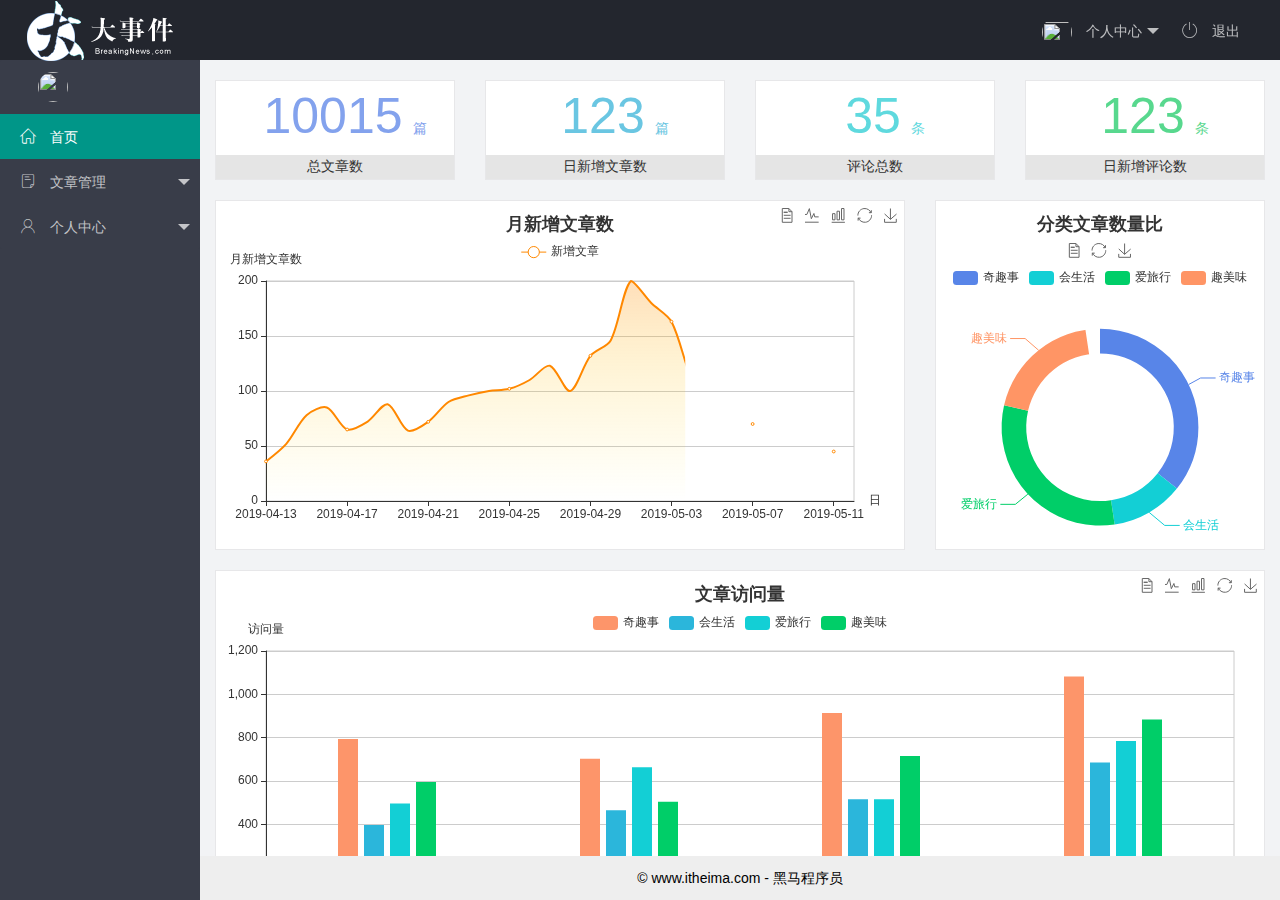
==== commit 8c992a72: "index合并之前" ====
--- a/home/index.html
+++ b/home/index.html
@@ -48,10 +48,11 @@
                     <!-- 左侧导航区域（可配合layui已有的垂直导航） -->
                     <ul class="layui-nav layui-nav-tree " lay-filter="test" lay-shrink="all">
                         <div class="head-portrait">
-                            <span class="text-top">A</span>
+                            <span class="text-top"></span>
                             <img src="http://t.cn/RCzsdCq" class="layui-nav-img">
                             <span class="userinfo"></span>
                         </div>
+                        <!-- 左边用户信息 -->
                         <li class="layui-nav-item layui-this">
                             <a href="/home/dashboard.html" target="layuiBody">
                                 <span class="iconfont icon-home"></span>
--- a/assets/css/index.css
+++ b/assets/css/index.css
@@ -11,7 +11,7 @@
     text-align: center;
     background-color:#419488;
     border-radius: 50%;
-    margin: 5px;
+    margin-right: 5px;
     display: none;
 }
 
@@ -31,4 +31,8 @@
 
 .layui-body{
     overflow: hidden;
+}
+
+.userinfo{
+    font-size: 13px;
 }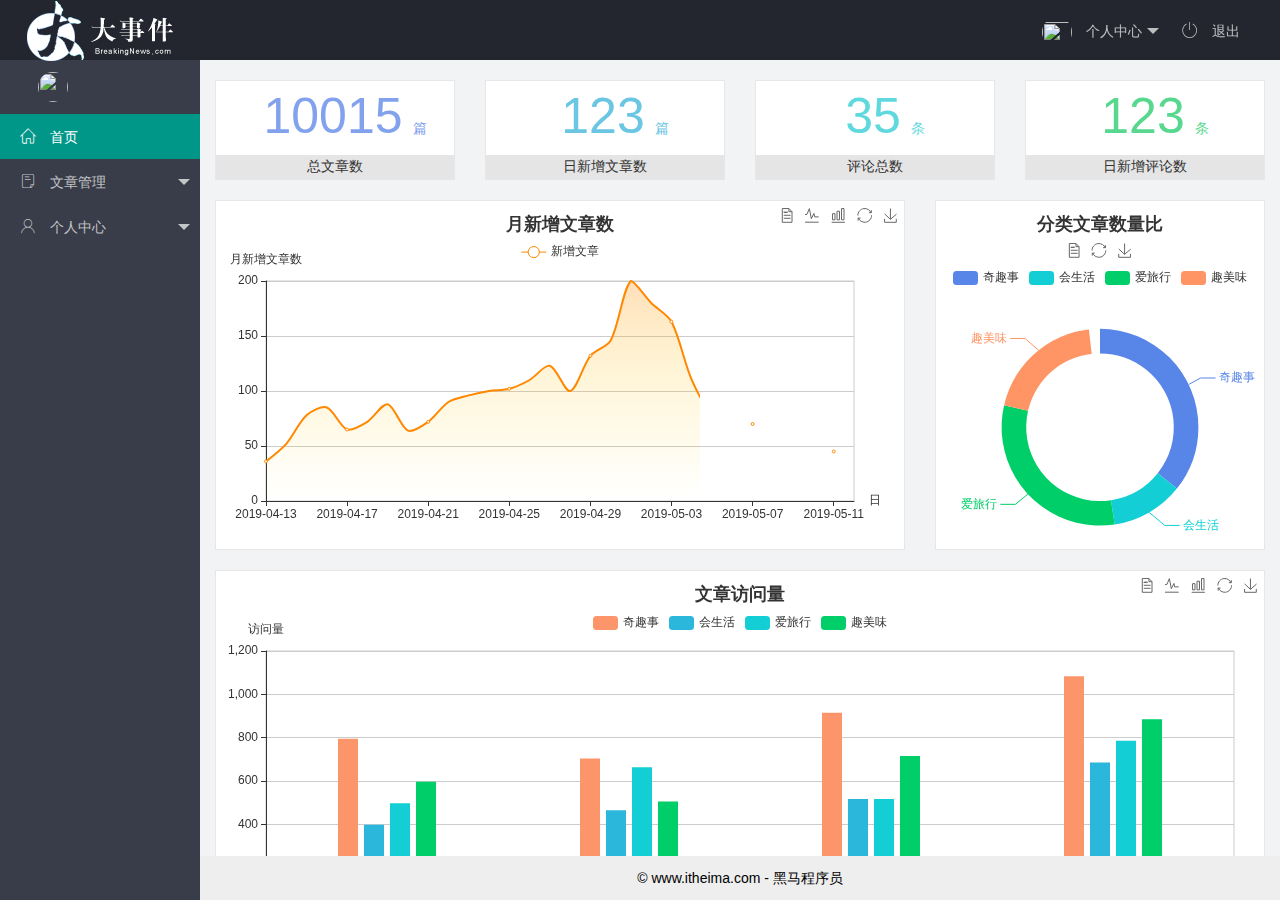
==== commit d9e5a722: "ures完成当日进度" ====
--- a/home/index.html
+++ b/home/index.html
@@ -79,11 +79,11 @@
                                 个人中心
                             </a>
                             <dl class="layui-nav-child">
-                                <dd><a href="javascript:;">
+                                <dd><a href="/home/user_basics.html" target="layuiBody">
                                         <i class="layui-icon layui-icon-app"></i>基本资料</a></dd>
-                                <dd><a href="javascript:;">
+                                <dd><a href="/home/user_avatar.html" target="layuiBody">
                                         <i class="layui-icon layui-icon-app"></i>更换头像</a></dd>
-                                <dd><a href="javascript:;">
+                                <dd><a href="/home/user_pwd.html" target="layuiBody">
                                         <i class="layui-icon layui-icon-app"></i>重置密码</a></dd>
                             </dl>
                         </li>
@@ -95,7 +95,8 @@
 
             <div class="layui-body">
                 <!-- 内容主体区域 -->
-                <iframe src="/home/dashboard.html" frameborder="0" name="layuiBody" width="100%" height="100%"></iframe>
+                <iframe class="myiframe" src="/home/dashboard.html" frameborder="0" name="layuiBody" width="100%" height="100%"></iframe>
+                <!-- <iframe class="myiframe" src="/home/user_avatar.html" frameborder="0" name="layuiBody" width="100%" height="100%"></iframe> -->
             </div>
 
             <div class="layui-footer footer-bottom">
--- a/assets/css/index.css
+++ b/assets/css/index.css
@@ -35,4 +35,8 @@
 
 .userinfo{
     font-size: 13px;
+}
+
+.myiframe{
+    background-color: rgb(242, 243, 245);
 }